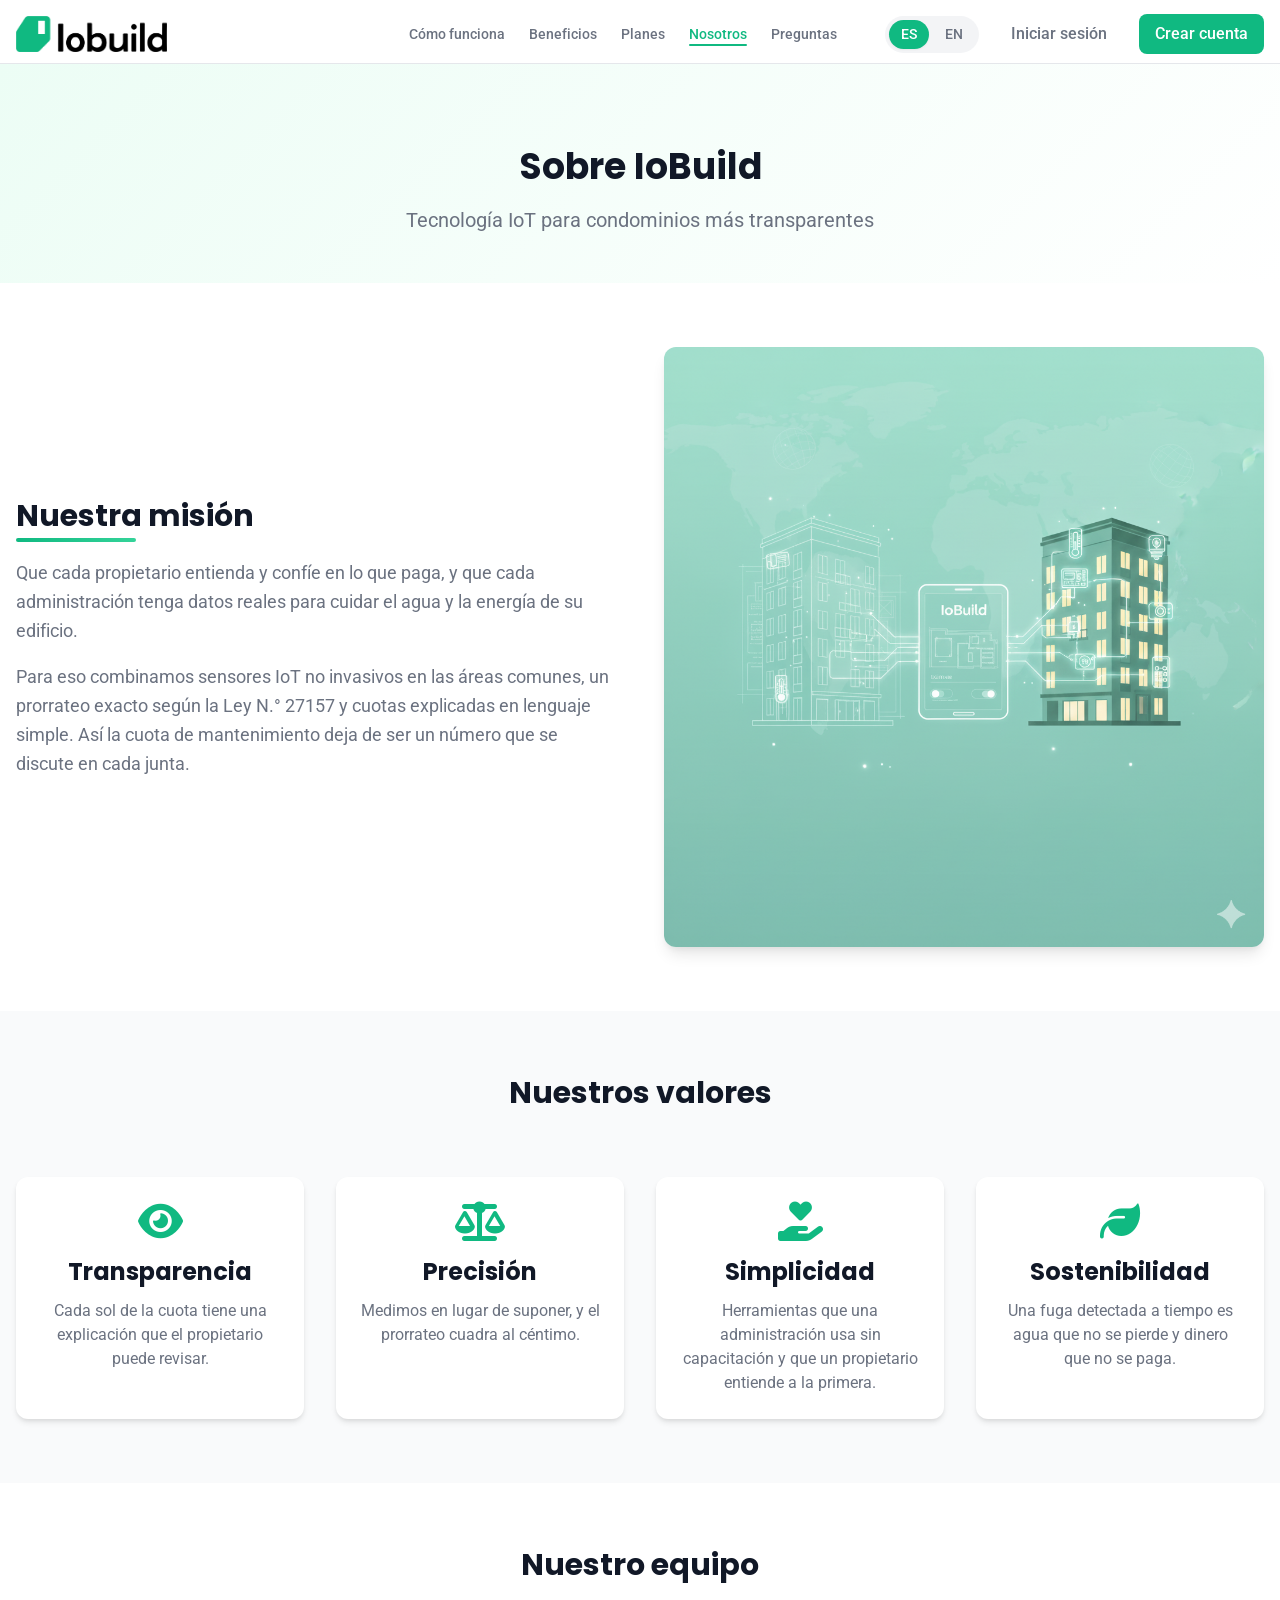
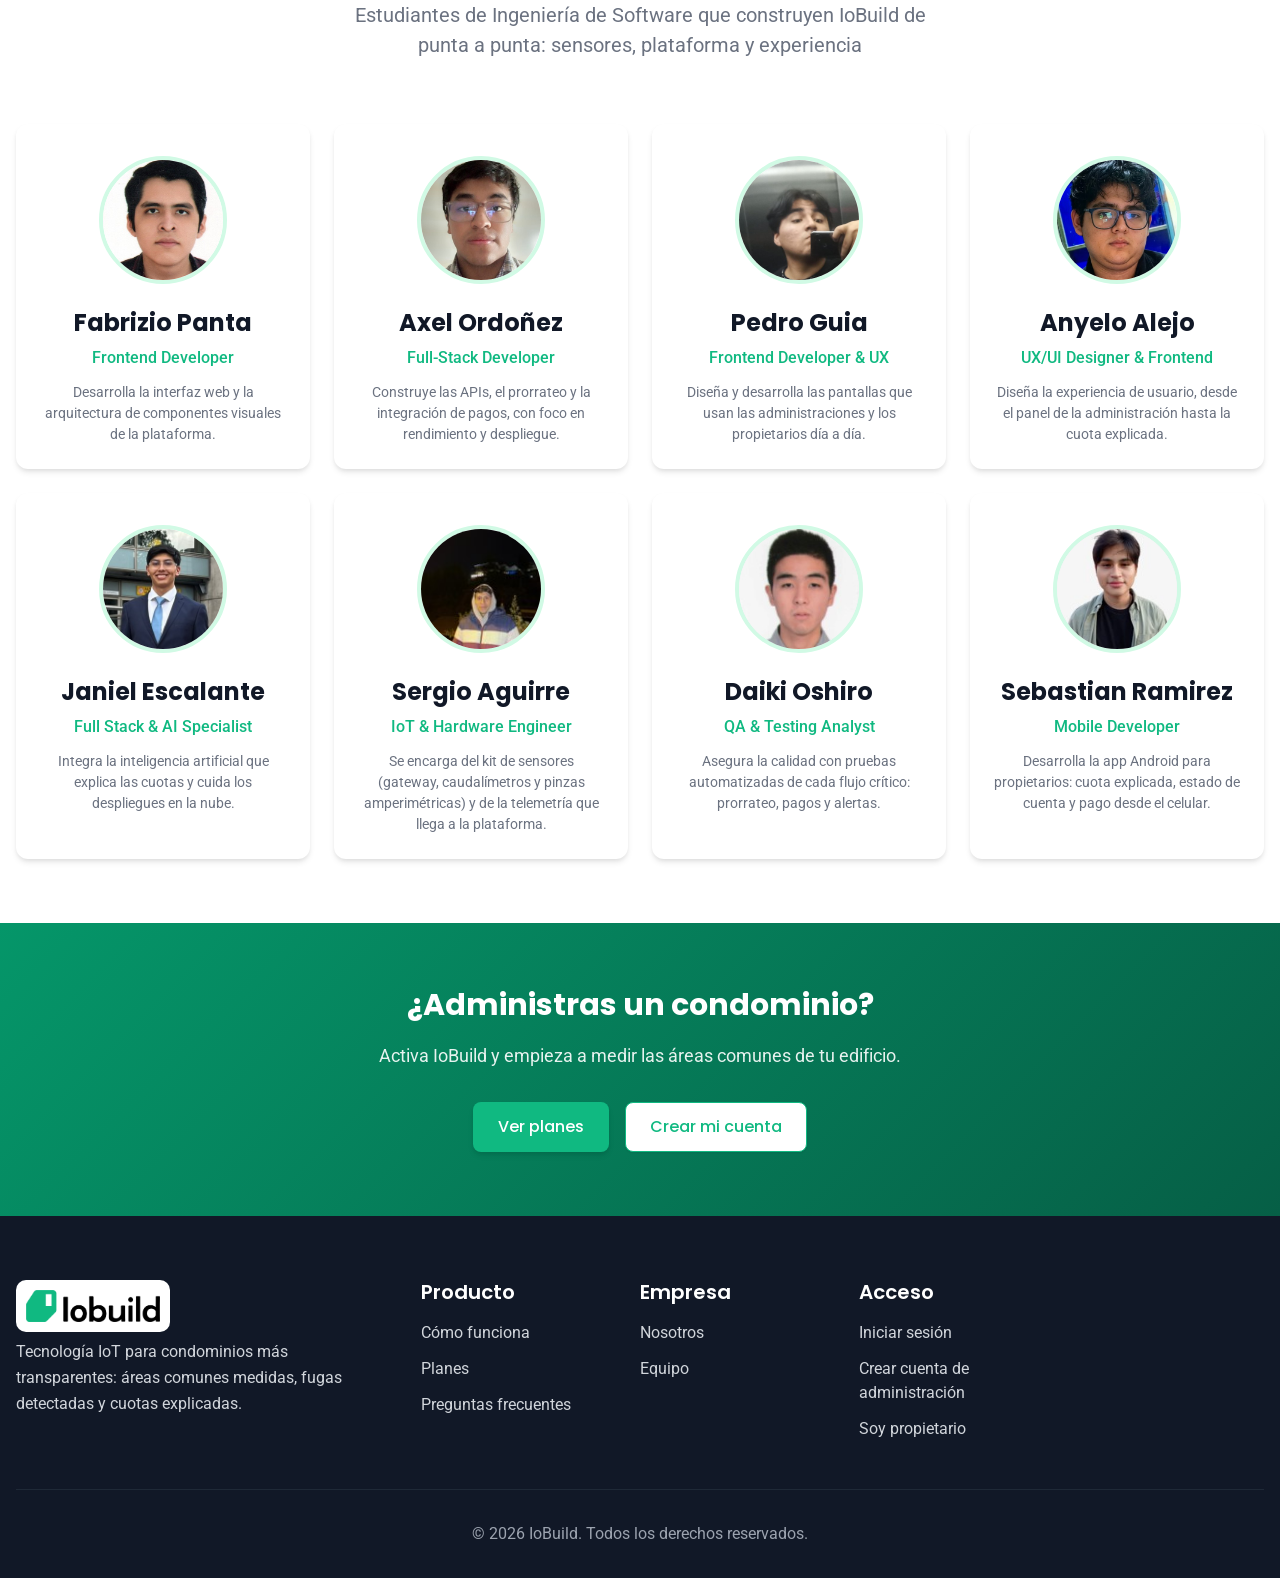
==== about-us.html @ 06b267c8 "feat: landing page for the current IoBuild model - Repositioned for condominium management: common-a" ====
<!DOCTYPE html>
<html lang="es">
<head>
    <meta charset="UTF-8">
    <meta name="viewport" content="width=device-width, initial-scale=1.0">
    <title data-translate="title">Nosotros - IoBuild</title>
    <meta name="description" data-translate="meta_description" content="Conoce al equipo de IoBuild y nuestra misión: condominios más transparentes con áreas comunes medidas, fugas detectadas y cuotas que cada propietario entiende.">
    <link rel="icon" type="image/png" href="assets/img/favicon.png">
    <link rel="preconnect" href="https://fonts.googleapis.com">
    <link rel="preconnect" href="https://fonts.gstatic.com" crossorigin>
    <link href="https://fonts.googleapis.com/css2?family=Poppins:wght@300;400;500;600;700&family=Roboto:wght@300;400;500&display=swap" rel="stylesheet">
    <link rel="stylesheet" href="https://cdnjs.cloudflare.com/ajax/libs/font-awesome/6.3.0/css/all.min.css">
    <link rel="stylesheet" href="styles/reset.css">
    <link rel="stylesheet" href="styles/styles.css">
</head>
<body>
    <header class="main-header">
        <div class="container">
            <div class="header__content">
                <div class="header__logo">
                    <a href="index.html" class="header__logo-link" aria-label="Ir al inicio" data-translate="go_home">
                        <img src="assets/img/logo.png" alt="IoBuild" class="logo__image">
                    </a>
                </div>
                <nav class="main-nav" aria-label="Navegación principal">
                    <ul class="nav__list">
                        <li class="nav__item"><a href="index.html#how" class="nav__link" data-translate="nav_how">Cómo funciona</a></li>
                        <li class="nav__item"><a href="index.html#benefits" class="nav__link" data-translate="nav_benefits">Beneficios</a></li>
                        <li class="nav__item"><a href="index.html#pricing" class="nav__link" data-translate="nav_pricing">Planes</a></li>
                        <li class="nav__item"><a href="about-us.html" class="nav__link nav__link--active" data-translate="nav_about">Nosotros</a></li>
                        <li class="nav__item"><a href="faq.html" class="nav__link" data-translate="nav_faq">Preguntas</a></li>
                    </ul>
                    <div class="language-switcher">
                        <button class="lang-btn" data-lang="es" aria-pressed="true">ES</button>
                        <button class="lang-btn" data-lang="en" aria-pressed="false">EN</button>
                    </div>
                    <a href="https://iobuild.me/iam/login" class="nav__login" data-translate="login" target="_blank" rel="noopener noreferrer">Iniciar sesión</a>
                    <a href="https://iobuild.me/iam/register-administrator" class="cta-primary" data-translate="start_now" target="_blank" rel="noopener noreferrer">Crear cuenta</a>
                </nav>
                <button class="mobile-menu-toggle" aria-label="Abrir menú de navegación" data-translate="mobile_menu_toggle">
                    <span class="hamburger__line"></span>
                    <span class="hamburger__line"></span>
                    <span class="hamburger__line"></span>
                </button>
            </div>
        </div>
    </header>

    <main class="main-content">
        <section class="page-header">
            <div class="container">
                <div class="page-header__content">
                    <h1 class="page-header__title" data-translate="about_title">Sobre IoBuild</h1>
                    <p class="page-header__subtitle" data-translate="about_subtitle">Tecnología IoT para condominios más transparentes</p>
                </div>
            </div>
        </section>

        <section class="mission-section">
            <div class="container">
                <div class="mission__content">
                    <div class="mission__text">
                        <h2 class="mission__title" data-translate="mission_title">Nuestra misión</h2>
                        <p data-translate="mission_p1">Que cada propietario entienda y confíe en lo que paga, y que cada administración tenga datos reales para cuidar el agua y la energía de su edificio.</p>
                        <p data-translate="mission_p2">Para eso combinamos sensores IoT no invasivos en las áreas comunes, un prorrateo exacto según la Ley N.° 27157 y cuotas explicadas en lenguaje simple. Así la cuota de mantenimiento deja de ser un número que se discute en cada junta.</p>
                    </div>
                    <div class="mission__visual">
                        <img src="assets/img/mission-image.png" alt="Edificio conectado a la plataforma IoBuild" data-translate="mission_image_alt" class="mission__image" loading="lazy">
                    </div>
                </div>
            </div>
        </section>

        <section class="values-section">
            <div class="container">
                <div class="section__header">
                    <h2 class="section__title" data-translate="values_title">Nuestros valores</h2>
                </div>
                <div class="values-grid">
                    <div class="value-card">
                        <div class="value-card__icon"><i class="fa-solid fa-eye" aria-hidden="true"></i></div>
                        <h3 class="value-card__title" data-translate="value_1_title">Transparencia</h3>
                        <p class="value-card__description" data-translate="value_1_desc">Cada sol de la cuota tiene una explicación que el propietario puede revisar.</p>
                    </div>
                    <div class="value-card">
                        <div class="value-card__icon"><i class="fa-solid fa-scale-balanced" aria-hidden="true"></i></div>
                        <h3 class="value-card__title" data-translate="value_2_title">Precisión</h3>
                        <p class="value-card__description" data-translate="value_2_desc">Medimos en lugar de suponer, y el prorrateo cuadra al céntimo.</p>
                    </div>
                    <div class="value-card">
                        <div class="value-card__icon"><i class="fa-solid fa-hand-holding-heart" aria-hidden="true"></i></div>
                        <h3 class="value-card__title" data-translate="value_3_title">Simplicidad</h3>
                        <p class="value-card__description" data-translate="value_3_desc">Herramientas que una administración usa sin capacitación y que un propietario entiende a la primera.</p>
                    </div>
                    <div class="value-card">
                        <div class="value-card__icon"><i class="fa-solid fa-leaf" aria-hidden="true"></i></div>
                        <h3 class="value-card__title" data-translate="value_4_title">Sostenibilidad</h3>
                        <p class="value-card__description" data-translate="value_4_desc">Una fuga detectada a tiempo es agua que no se pierde y dinero que no se paga.</p>
                    </div>
                </div>
            </div>
        </section>

        <section class="team-section" id="team">
            <div class="container">
                <div class="section__header">
                    <h2 class="section__title" data-translate="team_title">Nuestro equipo</h2>
                    <p class="section__subtitle" data-translate="team_subtitle">Estudiantes de Ingeniería de Software que construyen IoBuild de punta a punta: sensores, plataforma y experiencia</p>
                </div>
                <div class="team-grid team-grid--avatars">
                    <div class="team-card">
                        <div class="team-card__avatar"><img src="assets/img/fabrizio.jpg" alt="Fabrizio Panta" loading="lazy"></div>
                        <div class="team-card__content">
                            <h3 class="team-card__name">Fabrizio Panta</h3>
                            <p class="team-card__role" data-translate="member_fabrizio_role">Frontend Developer</p>
                            <p class="team-card__description" data-translate="member_fabrizio_desc">Desarrolla la interfaz web y la arquitectura de componentes visuales de la plataforma.</p>
                        </div>
                    </div>
                    <div class="team-card">
                        <div class="team-card__avatar"><img src="assets/img/axel.jpg" alt="Axel Ordoñez" loading="lazy"></div>
                        <div class="team-card__content">
                            <h3 class="team-card__name">Axel Ordoñez</h3>
                            <p class="team-card__role" data-translate="member_axel_role">Full-Stack Developer</p>
                            <p class="team-card__description" data-translate="member_axel_desc">Construye las APIs, el prorrateo y la integración de pagos, con foco en rendimiento y despliegue.</p>
                        </div>
                    </div>
                    <div class="team-card">
                        <div class="team-card__avatar"><img src="assets/img/pedro.jpg" alt="Pedro Guia" loading="lazy"></div>
                        <div class="team-card__content">
                            <h3 class="team-card__name">Pedro Guia</h3>
                            <p class="team-card__role" data-translate="member_pedro_role">Frontend Developer & UX</p>
                            <p class="team-card__description" data-translate="member_pedro_desc">Diseña y desarrolla las pantallas que usan las administraciones y los propietarios día a día.</p>
                        </div>
                    </div>
                    <div class="team-card">
                        <div class="team-card__avatar"><img src="assets/img/anyelo.jpg" alt="Anyelo Alejo" loading="lazy"></div>
                        <div class="team-card__content">
                            <h3 class="team-card__name">Anyelo Alejo</h3>
                            <p class="team-card__role" data-translate="member_anyelo_role">UX/UI Designer & Frontend</p>
                            <p class="team-card__description" data-translate="member_anyelo_desc">Diseña la experiencia de usuario, desde el panel de la administración hasta la cuota explicada.</p>
                        </div>
                    </div>
                    <div class="team-card">
                        <div class="team-card__avatar"><img src="assets/img/janiel.jpg" alt="Janiel Escalante" loading="lazy"></div>
                        <div class="team-card__content">
                            <h3 class="team-card__name">Janiel Escalante</h3>
                            <p class="team-card__role" data-translate="member_janiel_role">Full Stack & AI Specialist</p>
                            <p class="team-card__description" data-translate="member_janiel_desc">Integra la inteligencia artificial que explica las cuotas y cuida los despliegues en la nube.</p>
                        </div>
                    </div>
                    <div class="team-card">
                        <div class="team-card__avatar"><img src="assets/img/sergio.jpg" alt="Sergio Aguirre" loading="lazy"></div>
                        <div class="team-card__content">
                            <h3 class="team-card__name">Sergio Aguirre</h3>
                            <p class="team-card__role" data-translate="member_sergio_role">IoT & Hardware Engineer</p>
                            <p class="team-card__description" data-translate="member_sergio_desc">Se encarga del kit de sensores (gateway, caudalímetros y pinzas amperimétricas) y de la telemetría que llega a la plataforma.</p>
                        </div>
                    </div>
                    <div class="team-card">
                        <div class="team-card__avatar"><img src="assets/img/daiki.jpg" alt="Daiki Oshiro" loading="lazy"></div>
                        <div class="team-card__content">
                            <h3 class="team-card__name">Daiki Oshiro</h3>
                            <p class="team-card__role" data-translate="member_daiki_role">QA & Testing Analyst</p>
                            <p class="team-card__description" data-translate="member_daiki_desc">Asegura la calidad con pruebas automatizadas de cada flujo crítico: prorrateo, pagos y alertas.</p>
                        </div>
                    </div>
                    <div class="team-card">
                        <div class="team-card__avatar"><img src="assets/img/sebastian.jpg" alt="Sebastian Ramirez" loading="lazy"></div>
                        <div class="team-card__content">
                            <h3 class="team-card__name">Sebastian Ramirez</h3>
                            <p class="team-card__role" data-translate="member_sebastian_role">Mobile Developer</p>
                            <p class="team-card__description" data-translate="member_sebastian_desc">Desarrolla la app Android para propietarios: cuota explicada, estado de cuenta y pago desde el celular.</p>
                        </div>
                    </div>
                </div>
            </div>
        </section>

        <section class="contact-cta-section">
            <div class="container">
                <div class="contact-cta__content">
                    <h2 class="contact-cta__title" data-translate="about_cta_title">¿Administras un condominio?</h2>
                    <p class="contact-cta__subtitle" data-translate="about_cta_subtitle">Activa IoBuild y empieza a medir las áreas comunes de tu edificio.</p>
                    <div class="contact-cta__buttons">
                        <a href="index.html#pricing" class="cta-button cta-button--primary" data-translate="about_cta_primary">Ver planes</a>
                        <a href="https://iobuild.me/iam/register-administrator" class="cta-button cta-button--secondary" data-translate="about_cta_secondary" target="_blank" rel="noopener noreferrer">Crear mi cuenta</a>
                    </div>
                </div>
            </div>
        </section>
    </main>

    <footer class="main-footer">
        <div class="container">
            <div class="footer__content">
                <div class="footer__section footer__section--brand">
                    <div class="footer__logo"><img src="assets/img/logo.png" alt="IoBuild" class="footer__logo-image"></div>
                    <p class="footer__description" data-translate="footer_description">Tecnología IoT para condominios más transparentes: áreas comunes medidas, fugas detectadas y cuotas explicadas.</p>
                </div>
                <div class="footer__section">
                    <h4 class="footer__section-title" data-translate="footer_product">Producto</h4>
                    <ul class="footer__links">
                        <li><a href="index.html#how" class="footer__link" data-translate="footer_how">Cómo funciona</a></li>
                        <li><a href="index.html#pricing" class="footer__link" data-translate="footer_pricing">Planes</a></li>
                        <li><a href="faq.html" class="footer__link" data-translate="footer_faq">Preguntas frecuentes</a></li>
                    </ul>
                </div>
                <div class="footer__section">
                    <h4 class="footer__section-title" data-translate="footer_company">Empresa</h4>
                    <ul class="footer__links">
                        <li><a href="about-us.html" class="footer__link" data-translate="footer_about">Nosotros</a></li>
                        <li><a href="about-us.html#team" class="footer__link" data-translate="footer_team">Equipo</a></li>
                    </ul>
                </div>
                <div class="footer__section">
                    <h4 class="footer__section-title" data-translate="footer_access">Acceso</h4>
                    <ul class="footer__links">
                        <li><a href="https://iobuild.me/iam/login" class="footer__link" data-translate="footer_login" target="_blank" rel="noopener noreferrer">Iniciar sesión</a></li>
                        <li><a href="https://iobuild.me/iam/register-administrator" class="footer__link" data-translate="footer_register_admin" target="_blank" rel="noopener noreferrer">Crear cuenta de administración</a></li>
                        <li><a href="https://iobuild.me/iam/register-resident" class="footer__link" data-translate="footer_register_owner" target="_blank" rel="noopener noreferrer">Soy propietario</a></li>
                    </ul>
                </div>
            </div>
            <div class="footer__bottom">
                <p class="footer__copyright" data-translate="footer_copyright">© 2026 IoBuild. Todos los derechos reservados.</p>
            </div>
        </div>
    </footer>

    <script src="scripts/script.js"></script>
</body>
</html>
---- styles/styles.css ----
/* ===== CSS VARIABLES ===== */
:root {
    /* Primary Colors - Mint theme  */
    --color-primary: #10b981;
    --color-primary-50: #ecfdf5;
    --color-primary-100: #d1fae5;
    --color-primary-200: #a7f3d0;
    --color-primary-300: #6ee7b7;
    --color-primary-400: #34d399;
    --color-primary-500: #10b981;
    --color-primary-600: #059669;
    --color-primary-700: #047857;
    --color-primary-800: #065f46;
    --color-primary-900: #064e3b;

    /* Neutral Colors */
    --color-gray-50: #f9fafb;
    --color-gray-100: #f3f4f6;
    --color-gray-200: #e5e7eb;
    --color-gray-300: #d1d5db;
    --color-gray-400: #9ca3af;
    --color-gray-500: #6b7280;
    --color-gray-600: #4b5563;
    --color-gray-700: #374151;
    --color-gray-800: #1f2937;
    --color-gray-900: #111827;

    /* Semantic Colors */
    --color-success: #059669;
    --color-warning: #d97706;
    --color-error: #dc2626;
    --color-info: #2563eb;

    /* Surface Colors */
    --color-surface: #ffffff;
    --color-surface-50: #f9fafb;
    --color-surface-100: #f3f4f6;
    --color-surface-200: #e5e7eb;
    --color-surface-300: #d1d5db;

    /* Text Colors */
    --color-text-primary: #111827;
    --color-text-secondary: #6b7280;
    --color-text-tertiary: #9ca3af;
    --color-text-inverse: #ffffff;

    /* Typography */
    --font-family-heading: 'Poppins', -apple-system, BlinkMacSystemFont, 'Segoe UI', sans-serif;
    --font-family-body: 'Roboto', -apple-system, BlinkMacSystemFont, 'Segoe UI', sans-serif;
    
    --font-size-xs: 0.75rem;
    --font-size-sm: 0.875rem;
    --font-size-base: 1rem;
    --font-size-lg: 1.125rem;
    --font-size-xl: 1.25rem;
    --font-size-2xl: 1.5rem;
    --font-size-3xl: 1.875rem;
    --font-size-4xl: 2.25rem;
    --font-size-5xl: 3rem;
    --font-size-6xl: 3.75rem;

    --font-weight-light: 300;
    --font-weight-normal: 400;
    --font-weight-medium: 500;
    --font-weight-semibold: 600;
    --font-weight-bold: 700;

    --line-height-tight: 1.25;
    --line-height-snug: 1.375;
    --line-height-normal: 1.5;
    --line-height-relaxed: 1.625;
    --line-height-loose: 2;

    /* Spacing */
    --spacing-1: 0.25rem;
    --spacing-2: 0.5rem;
    --spacing-3: 0.75rem;
    --spacing-4: 1rem;
    --spacing-5: 1.25rem;
    --spacing-6: 1.5rem;
    --spacing-8: 2rem;
    --spacing-10: 2.5rem;
    --spacing-12: 3rem;
    --spacing-16: 4rem;
    --spacing-20: 5rem;
    --spacing-24: 6rem;
    --spacing-32: 8rem;

    /* Border Radius */
    --radius-sm: 0.125rem;
    --radius-md: 0.375rem;
    --radius-lg: 0.5rem;
    --radius-xl: 0.75rem;
    --radius-2xl: 1rem;
    --radius-full: 9999px;

    /* Shadows */
    --shadow-sm: 0 1px 2px 0 rgba(0, 0, 0, 0.05);
    --shadow-md: 0 4px 6px -1px rgba(0, 0, 0, 0.1), 0 2px 4px -1px rgba(0, 0, 0, 0.06);
    --shadow-lg: 0 10px 15px -3px rgba(0, 0, 0, 0.1), 0 4px 6px -2px rgba(0, 0, 0, 0.05);
    --shadow-xl: 0 20px 25px -5px rgba(0, 0, 0, 0.1), 0 10px 10px -5px rgba(0, 0, 0, 0.04);
    --shadow-2xl: 0 25px 50px -12px rgba(0, 0, 0, 0.25);

    /* Transitions */
    --transition-fast: 150ms ease-in-out;
    --transition-normal: 300ms ease-in-out;
    --transition-slow: 500ms ease-in-out;

    /* Breakpoints */
    --breakpoint-sm: 640px;
    --breakpoint-md: 768px;
    --breakpoint-lg: 1024px;
    --breakpoint-xl: 1280px;
    --breakpoint-2xl: 1536px;

    /* Layout */
    --container-max-width: 1280px;
    --container-padding: var(--spacing-4);
    --section-padding-y: var(--spacing-16);
    /* Logo */
    --logo-height: 2.25rem; /* Adjustable global logo height */
    /* Header */
    --header-height: 64px; /* Adjust if header padding or logo size changes */
}

/* ===== BASE STYLES ===== */
html {
    scroll-behavior: smooth;
}

body {
    font-family: var(--font-family-body);
    font-size: var(--font-size-base);
    font-weight: var(--font-weight-normal);
    line-height: var(--line-height-normal);
    color: var(--color-text-primary);
    background-color: var(--color-surface);
    -webkit-font-smoothing: antialiased;
    -moz-osx-font-smoothing: grayscale;
}

/* ===== UTILITY CLASSES ===== */
.container {
    max-width: var(--container-max-width);
    margin: 0 auto;
    padding: 0 var(--container-padding);
}

.main-content {
    padding-top: var(--header-height); /* ensure content isn't hidden under fixed header */
}

:target {
    scroll-margin-top: calc(var(--header-height) + 1rem); /* offset for anchor targets */
}

section {
    scroll-margin-top: calc(var(--header-height) + 0.5rem);
}

.sr-only {
    position: absolute;
    width: 1px;
    height: 1px;
    padding: 0;
    margin: -1px;
    overflow: hidden;
    clip: rect(0, 0, 0, 0);
    white-space: nowrap;
    border: 0;
}

/* ===== TYPOGRAPHY ===== */
h1, h2, h3, h4, h5, h6 {
    font-family: var(--font-family-heading);
    font-weight: var(--font-weight-bold);
    line-height: var(--line-height-tight);
    color: var(--color-text-primary);
}

h1 {
    font-size: var(--font-size-4xl);
}

h2 {
    font-size: var(--font-size-3xl);
}

h3 {
    font-size: var(--font-size-2xl);
}

h4 {
    font-size: var(--font-size-xl);
}

h5 {
    font-size: var(--font-size-lg);
}

h6 {
    font-size: var(--font-size-base);
}

p {
    color: var(--color-text-secondary);
    margin-bottom: var(--spacing-4);
}

/* ===== BUTTONS ===== */
.cta-button {
    display: inline-flex;
    align-items: center;
    justify-content: center;
    padding: var(--spacing-3) var(--spacing-6);
    font-family: var(--font-family-heading);
    font-size: var(--font-size-base);
    font-weight: var(--font-weight-medium);
    text-decoration: none;
    border-radius: var(--radius-lg);
    transition: all var(--transition-fast);
    cursor: pointer;
    border: 1px solid transparent;
}

.cta-button--primary {
    background-color: var(--color-primary);
    color: var(--color-text-inverse);
    box-shadow: var(--shadow-md);
}

.cta-button--primary:hover {
    background-color: var(--color-primary-600);
    box-shadow: var(--shadow-lg);
    transform: translateY(-1px);
}

.cta-button--secondary {
    background-color: var(--color-surface);
    color: var(--color-primary);
    border-color: var(--color-primary);
    box-shadow: var(--shadow-sm);
}

.cta-button--secondary:hover {
    background-color: var(--color-primary-50);
    box-shadow: var(--shadow-md);
}

.cta-button--outline {
    background-color: transparent;
    color: var(--color-text-primary);
    border-color: var(--color-gray-300);
}

.cta-button--outline:hover {
    background-color: var(--color-gray-50);
    border-color: var(--color-gray-400);
}

.cta-button--large {
    padding: var(--spacing-4) var(--spacing-8);
    font-size: var(--font-size-lg);
}

.cta-primary {
    background-color: var(--color-primary);
    color: var(--color-text-inverse);
    padding: var(--spacing-2) var(--spacing-4);
    border-radius: var(--radius-lg);
    font-weight: var(--font-weight-medium);
    transition: all var(--transition-fast);
}

.cta-primary:hover {
    background-color: var(--color-primary-600);
    transform: translateY(-1px);
}

/* ===== ICONS ===== */
.icon {
    width: 1.5rem;
    height: 1.5rem;
    fill: currentColor;
}

.icon--large {
    width: 3rem;
    height: 3rem;
}

/* ===== HEADER STYLES ===== */
.main-header {
    position: fixed; /* keep header visible across the page */
    top: 0;
    left: 0;
    right: 0;
    height: var(--header-height);
    z-index: 1000;
    background-color: rgba(255, 255, 255, 0.98);
    backdrop-filter: blur(10px);
    border-bottom: 1px solid var(--color-gray-200);
    transition: transform var(--transition-normal), background-color var(--transition-fast);
}

.header__content {
    display: flex;
    align-items: center;
    justify-content: space-between;
    padding: calc((var(--header-height) - var(--logo-height)) / 2) 0; /* vertical center items */
}

.header__logo {
    display: flex;
    align-items: center;
    gap: var(--spacing-3);
}

.logo__image {
    height: var(--logo-height);
    width: auto; 
    max-width: 160px; 
    object-fit: contain; 
    display: block;
}

.logo__text {
    font-family: var(--font-family-heading);
    font-size: var(--font-size-xl);
    font-weight: var(--font-weight-bold);
    color: var(--color-primary);
}

.main-nav {
    display: flex;
    align-items: center;
    gap: var(--spacing-8);
}

/* Responsive header height adjustment */
@media (max-width: 767px) {
    :root {
        --header-height: 56px;
    }

    .main-header {
        z-index: 1100; /* ensure mobile menu overlays other content */
    }

    .header__content {
        padding: calc((var(--header-height) - var(--logo-height)) / 2) 0 0 0;
    }
}

.nav__list {
    display: flex;
    align-items: center;
    gap: var(--spacing-6);
}

.nav__link {
    font-size: var(--font-size-sm);
    font-weight: var(--font-weight-medium);
    color: var(--color-text-secondary);
    transition: color var(--transition-fast);
    position: relative;
}

.nav__link:hover,
.nav__link--active {
    color: var(--color-primary);
}

.nav__link--active::after {
    content: '';
    position: absolute;
    bottom: -4px;
    left: 0;
    right: 0;
    height: 2px;
    background-color: var(--color-primary);
    border-radius: var(--radius-full);
}

/* Language Switcher Styles */
.language-switcher {
    display: flex;
    align-items: center;
    gap: var(--spacing-1);
    background-color: var(--color-gray-100);
    border-radius: var(--radius-full);
    padding: var(--spacing-1);
    margin-left: var(--spacing-4);
}

.lang-btn {
    padding: var(--spacing-1) var(--spacing-3);
    border: none;
    background: transparent;
    border-radius: var(--radius-full);
    font-size: var(--font-size-sm);
    font-weight: var(--font-weight-medium);
    color: var(--color-text-secondary);
    cursor: pointer;
    transition: all var(--transition-fast);
    min-width: 2.5rem;
    text-align: center;
}

.lang-btn:hover {
    color: var(--color-primary);
    background-color: var(--color-gray-200);
}

.lang-btn.active {
    background-color: var(--color-primary);
    color: var(--color-text-inverse);
    box-shadow: var(--shadow-sm);
}

.lang-btn:focus {
    outline: 2px solid var(--color-primary);
    outline-offset: 2px;
}

.mobile-menu-toggle {
    display: none;
    flex-direction: column;
    gap: var(--spacing-1);
    padding: var(--spacing-2);
}

.hamburger__line {
    width: 1.5rem;
    height: 2px;
    background-color: var(--color-text-primary);
    transition: all var(--transition-fast);
}

/* ===== HERO SECTION ===== */
.hero-section {
    padding: var(--spacing-24) 0 var(--spacing-16);
    background: linear-gradient(135deg, var(--color-primary-50) 0%, var(--color-surface) 100%);
}

.hero__content {
    display: grid;
    grid-template-columns: 1fr 1fr;
    gap: var(--spacing-12);
    align-items: center;
}

.hero__title {
    font-size: var(--font-size-5xl);
    font-weight: var(--font-weight-bold);
    line-height: var(--line-height-tight);
    margin-bottom: var(--spacing-6);
    color: var(--color-text-primary);
}

.hero__subtitle {
    font-size: var(--font-size-xl);
    color: var(--color-text-secondary);
    margin-bottom: var(--spacing-8);
    line-height: var(--line-height-relaxed);
}

.hero__cta {
    display: flex;
    gap: var(--spacing-4);
    flex-wrap: wrap;
}

.hero__image {
    width: 100%;
    height: auto;
    border-radius: var(--radius-xl);
    box-shadow: var(--shadow-xl);
}

/* ===== SECTION STYLES ===== */
.section__header {
    text-align: center;
    margin-bottom: var(--spacing-16);
}

.section__title {
    margin-bottom: var(--spacing-4);
}

.section__subtitle {
    font-size: var(--font-size-xl);
    color: var(--color-text-secondary);
    max-width: 600px;
    margin: 0 auto;
}

.section__cta {
    text-align: center;
    margin-top: var(--spacing-12);
}

/* ===== BENEFITS SECTION ===== */
.benefits-section {
    padding: var(--section-padding-y) 0;
    background-color: var(--color-surface-50);
}

.benefits-grid {
    display: grid;
    grid-template-columns: repeat(auto-fit, minmax(300px, 1fr));
    gap: var(--spacing-8);
}

.benefit-card {
    background-color: var(--color-surface);
    padding: var(--spacing-8);
    border-radius: var(--radius-xl);
    box-shadow: var(--shadow-md);
    text-align: center;
    transition: all var(--transition-normal);
}

.benefit-card:hover {
    transform: translateY(-4px);
    box-shadow: var(--shadow-xl);
}

.benefit-card__icon {
    display: flex;
    justify-content: center;
    margin-bottom: var(--spacing-6);
    color: var(--color-primary);
}

/* Font Awesome icon sizing within benefit cards */
.benefit-card__icon i {
    font-size: 2.75rem; /* close to previous 3rem svg */
    line-height: 1;
}

.benefit-card__title {
    margin-bottom: var(--spacing-4);
    color: var(--color-text-primary);
}

.benefit-card__description {
    color: var(--color-text-secondary);
    line-height: var(--line-height-relaxed);
    margin-bottom: 0;
}

/* ===== FEATURES SECTION ===== */
.features-section {
    padding: var(--section-padding-y) 0;
}

.features-grid {
    display: flex;
    flex-direction: column;
    gap: var(--spacing-20);
}

.feature-item {
    display: grid;
    grid-template-columns: 1fr 1fr;
    gap: var(--spacing-12);
    align-items: center;
}

.feature-item--reverse {
    direction: rtl;
}

.feature-item--reverse > * {
    direction: ltr;
}

.feature-item__title {
    margin-bottom: var(--spacing-4);
    color: var(--color-text-primary);
}

.feature-item__description {
    margin-bottom: var(--spacing-6);
    font-size: var(--font-size-lg);
    line-height: var(--line-height-relaxed);
}

.feature-item__list {
    list-style: none;
    display: flex;
    flex-direction: column;
    gap: var(--spacing-3);
}

.feature-item__list li {
    display: flex;
    align-items: center;
    gap: var(--spacing-3);
    color: var(--color-text-secondary);
}

.feature-item__list li::before {
    content: '✓';
    color: var(--color-primary);
    font-weight: var(--font-weight-bold);
    font-size: var(--font-size-lg);
}

.feature-item__image {
    width: 100%;
    height: auto;
    border-radius: var(--radius-xl);
    box-shadow: var(--shadow-lg);
}

/* Rectangular crop container for feature visuals */
.feature-item__visual {
    position: relative;
    width: 100%;
    aspect-ratio: 16 / 9; /* rectangular, reduces vertical space */
    overflow: hidden;
    border-radius: var(--radius-xl);
    box-shadow: var(--shadow-lg);
    background: var(--color-surface-100);
}

.feature-item__visual .feature-item__image {
    height: 100%;
    width: 100%;
    object-fit: cover;
    object-position: center;
    display: block;
    border-radius: 0; /* radius handled by container */
    box-shadow: none; /* shadow handled by container */
}

@media (max-width: 768px) {
    .feature-item__visual {
        aspect-ratio: 4 / 3; 
    }
}

/* ===== SOCIAL PROOF SECTION ===== */
.social-proof-section {
    padding: var(--section-padding-y) 0;
    background-color: var(--color-surface-50);
}

.testimonials-grid {
    display: grid;
    grid-template-columns: repeat(auto-fit, minmax(320px, 1fr));
    gap: var(--spacing-8);
}

.testimonial-card {
    background-color: var(--color-surface);
    padding: var(--spacing-8);
    border-radius: var(--radius-xl);
    box-shadow: var(--shadow-md);
    transition: all var(--transition-normal);
}

.testimonial-card:hover {
    transform: translateY(-2px);
    box-shadow: var(--shadow-lg);
}

.testimonial-card__quote {
    font-size: var(--font-size-lg);
    line-height: var(--line-height-relaxed);
    color: var(--color-text-primary);
    margin-bottom: var(--spacing-6);
    font-style: italic;
}

.testimonial-card__author {
    display: flex;
    align-items: center;
    gap: var(--spacing-4);
}

.testimonial-card__avatar {
    width: 3rem;
    height: 3rem;
    border-radius: var(--radius-full);
    object-fit: cover;
}

.testimonial-card__name {
    font-weight: var(--font-weight-semibold);
    color: var(--color-text-primary);
    margin-bottom: var(--spacing-1);
}

.testimonial-card__role {
    font-size: var(--font-size-sm);
    color: var(--color-text-secondary);
    margin-bottom: 0;
}

/* ===== PRICING SECTION ===== */
.pricing-section {
    padding: var(--section-padding-y) 0;
}

.pricing-grid {
    display: grid;
    grid-template-columns: repeat(auto-fit, minmax(300px, 1fr));
    gap: var(--spacing-8);
}

.pricing-card {
    background-color: var(--color-surface);
    border: 1px solid var(--color-gray-200);
    border-radius: var(--radius-xl);
    padding: var(--spacing-8);
    position: relative;
    transition: all var(--transition-normal);
}

.pricing-card:hover {
    transform: translateY(-4px);
    box-shadow: var(--shadow-xl);
}

.pricing-card--featured {
    border-color: var(--color-primary);
    box-shadow: var(--shadow-lg);
    transform: scale(1.05);
}

.pricing-card--featured:hover {
    transform: scale(1.05) translateY(-4px);
}

.pricing-card__badge {
    position: absolute;
    top: -12px;
    left: 50%;
    transform: translateX(-50%);
    background-color: var(--color-primary);
    color: var(--color-text-inverse);
    padding: var(--spacing-1) var(--spacing-4);
    border-radius: var(--radius-full);
    font-size: var(--font-size-sm);
    font-weight: var(--font-weight-medium);
}

.pricing-card__header {
    text-align: center;
    margin-bottom: var(--spacing-8);
}

.pricing-card__title {
    color: var(--color-text-primary);
    margin-bottom: var(--spacing-2);
}

.pricing-card__subtitle {
    color: var(--color-text-secondary);
    margin-bottom: var(--spacing-6);
    font-size: var(--font-size-sm);
}

.pricing-card__price {
    display: flex;
    align-items: baseline;
    justify-content: center;
    gap: var(--spacing-1);
}

.pricing-card__currency {
    font-size: var(--font-size-xl);
    color: var(--color-text-secondary);
}

.pricing-card__amount {
    font-size: var(--font-size-4xl);
    font-weight: var(--font-weight-bold);
    color: var(--color-text-primary);
}

.pricing-card__period {
    font-size: var(--font-size-lg);
    color: var(--color-text-secondary);
}

.pricing-card__features {
    list-style: none;
    margin-bottom: var(--spacing-8);
}

.pricing-card__features li {
    display: flex;
    align-items: center;
    gap: var(--spacing-3);
    padding: var(--spacing-2) 0;
    color: var(--color-text-secondary);
}

.pricing-card__features li::before {
    content: '✓';
    color: var(--color-primary);
    font-weight: var(--font-weight-bold);
}

.pricing-card__footer {
    text-align: center;
}

/* ===== FINAL CTA SECTION ===== */
.final-cta-section {
    padding: var(--spacing-24) 0;
    background: linear-gradient(135deg, var(--color-primary-600) 0%, var(--color-primary-800) 100%);
    color: var(--color-text-inverse);
}

.final-cta__content {
    text-align: center;
    max-width: 800px;
    margin: 0 auto;
}

.final-cta__title {
    color: var(--color-text-inverse);
    margin-bottom: var(--spacing-6);
}

.final-cta__subtitle {
    font-size: var(--font-size-xl);
    color: rgba(255, 255, 255, 0.9);
    margin-bottom: var(--spacing-8);
    line-height: var(--line-height-relaxed);
}

.final-cta__buttons {
    display: flex;
    gap: var(--spacing-4);
    justify-content: center;
    flex-wrap: wrap;
    margin-bottom: var(--spacing-6);
}

.final-cta__note {
    font-size: var(--font-size-lg);
    color: rgba(255, 255, 255, 0.8);
    margin-bottom: 0;
}

/* ===== FOOTER STYLES ===== */
.main-footer {
    background-color: var(--color-gray-900);
    color: var(--color-text-inverse);
    padding: var(--spacing-16) 0 var(--spacing-8);
}

.footer__content {
    display: grid;
    grid-template-columns: 2fr repeat(4, 1fr);
    gap: var(--spacing-8);
    margin-bottom: var(--spacing-12);
}

.footer__section--brand {
    grid-column: span 1;
}

.footer__logo {
    display: inline-block;
    border-radius: 10px;
    padding: 10px;
    background-color: white;
}

.footer__logo-image {
    height: calc(var(--logo-height) - 0.25rem);
    width: auto;
    max-width: 140px;
    object-fit: contain;
    display: block;
}

.footer__logo-text {
    font-family: var(--font-family-heading);
    font-size: var(--font-size-xl);
    font-weight: var(--font-weight-bold);
    color: var(--color-primary);
}

.footer__description {
    color: var(--color-gray-300);
    margin-bottom: var(--spacing-6);
    line-height: var(--line-height-relaxed);
}

.footer__social {
    display: flex;
    gap: var(--spacing-4);
}

.footer__social-link {
    display: flex;
    align-items: center;
    justify-content: center;
    width: 2.5rem;
    height: 2.5rem;
    background-color: var(--color-gray-800);
    color: var(--color-gray-400);
    border-radius: var(--radius-lg);
    transition: all var(--transition-fast);
}

.footer__social-link:hover {
    background-color: var(--color-primary);
    color: var(--color-text-inverse);
    transform: translateY(-2px);
}

.footer__section-title {
    font-weight: var(--font-weight-semibold);
    margin-bottom: var(--spacing-4);
    color: var(--color-text-inverse);
}

.footer__links {
    display: flex;
    flex-direction: column;
    gap: var(--spacing-3);
}

.footer__link {
    color: var(--color-gray-300);
    transition: color var(--transition-fast);
}

.footer__link:hover {
    color: var(--color-primary);
}

.footer__bottom {
    border-top: 1px solid var(--color-gray-800);
    padding-top: var(--spacing-8);
    text-align: center;
}

.footer__copyright {
    color: var(--color-gray-400);
    margin-bottom: 0;
}

/* ===== PAGE HEADER STYLES ===== */
.page-header {
    padding: var(--spacing-20) 0 var(--spacing-12);
    background: linear-gradient(135deg, var(--color-primary-50) 0%, var(--color-surface) 100%);
    text-align: center;
}

.page-header__title {
    margin-bottom: var(--spacing-4);
}

.page-header__subtitle {
    font-size: var(--font-size-xl);
    color: var(--color-text-secondary);
    max-width: 600px;
    margin: 0 auto;
}

/* ===== ABOUT US PAGE STYLES ===== */
.mission-section {
    padding: var(--section-padding-y) 0;
}

.mission__content {
    display: grid;
    grid-template-columns: 1fr 1fr;
    gap: var(--spacing-12);
    align-items: center;
}

.mission__title {
    font-size: var(--font-size-3xl);
    font-weight: var(--font-weight-bold);
    margin: 0 0 var(--spacing-6);
    position: relative;
    color: var(--color-text-primary);
    line-height: 1.15;
}

.mission__title::after {
    content: '';
    position: absolute;
    left: 0;
    bottom: -0.5rem;
    width: 120px;
    height: 4px;
    background: linear-gradient(90deg, var(--color-primary) 0%, var(--color-primary-400) 100%);
    border-radius: 2px;
}

@media (max-width: 1024px) {
    .mission__title {
        font-size: var(--font-size-2xl);
    }
    .mission__title::after {
        width: 100px;
        height: 3px;
    }
}

@media (max-width: 768px) {
    .mission__title {
        font-size: var(--font-size-xl);
        margin-bottom: var(--spacing-5);
    }
    .mission__title::after {
        width: 80px;
        bottom: -0.4rem;
    }
}

.mission__text {
    font-size: var(--font-size-lg);
    line-height: var(--line-height-relaxed);
}

.mission__image {
    width: 100%;
    height: auto;
    border-radius: var(--radius-xl);
    box-shadow: var(--shadow-lg);
}

.values-section {
    padding: var(--section-padding-y) 0;
    background-color: var(--color-surface-50);
}

.values-grid {
    display: grid;
    grid-template-columns: repeat(auto-fit, minmax(250px, 1fr));
    gap: var(--spacing-8);
}

.value-card {
    background-color: var(--color-surface);
    padding: var(--spacing-6);
    border-radius: var(--radius-xl);
    box-shadow: var(--shadow-md);
    text-align: center;
    transition: all var(--transition-normal);
}

.value-card:hover {
    transform: translateY(-4px);
    box-shadow: var(--shadow-xl);
}

.value-card__icon {
    display: flex;
    justify-content: center;
    margin-bottom: var(--spacing-4);
    color: var(--color-primary);
}

.value-card__icon i {
    font-size: 2.5rem;
    line-height: 1;
}

.value-card__title {
    margin-bottom: var(--spacing-3);
    color: var(--color-text-primary);
}

.value-card__description {
    color: var(--color-text-secondary);
    margin-bottom: 0;
}

.team-section {
    padding: var(--section-padding-y) 0;
}

.team-grid {
    display: grid;
    grid-template-columns: repeat(auto-fit, minmax(280px, 1fr));
    gap: var(--spacing-8);
}

/* Leader full-row layout */
.team-grid--leader {
    grid-template-columns: repeat(3, 1fr);
}
.team-grid--leader .team-card--leader {
    grid-column: 1 / -1;
    padding: 0;
}
/* Leader split layout: use flex so image always iguala la altura del contenido */
.team-card__media-split {
    display: flex;
    min-height: 300px;
    align-items: stretch;
}
/* Imagen líder reducida: antes ~53% (1.15/(1.15+1)), ahora ~18% (1/3 del ancho anterior) */
.team-card__image--diagonal {
    position: relative;
    flex: 0 0 18%;
    max-width: 18%;
    overflow: hidden;
}
.team-card__image--diagonal img {
    width: 100%;
    height: 100%;
    object-fit: cover;
    display: block;
    /* Ajuste diagonal más estrecho */
    clip-path: polygon(0 0, 100% 0, 90% 100%, 0% 100%);
    transition: transform var(--transition-normal);
}
.team-card--leader:hover .team-card__image--diagonal img { transform: scale(1.05); }
.team-card__content--leader {
    flex: 1;
    display: flex;
    flex-direction: column;
    justify-content: center;
    padding: var(--spacing-10);
}
.team-card__content--leader .team-card__description { font-size: var(--font-size-base); }

@media (max-width: 1100px) {
    .team-grid--leader { grid-template-columns: repeat(3, 1fr); }
}
@media (max-width: 900px) {
    .team-grid--leader { grid-template-columns: repeat(2, 1fr); }
    .team-card__media-split { flex-direction: column; min-height: unset; }
    .team-card__image--diagonal { flex: none; max-width: 100%; }
    .team-card__image--diagonal img { clip-path: none; height: 260px; }
    .team-card__content--leader { padding: var(--spacing-8) var(--spacing-8) var(--spacing-10); }
}
@media (max-width: 600px) {
    .team-grid--leader { grid-template-columns: 1fr; }
}

.team-card {
    background-color: var(--color-surface);
    border-radius: var(--radius-xl);
    overflow: hidden;
    box-shadow: var(--shadow-md);
    transition: all var(--transition-normal);
}

.team-card:hover {
    transform: translateY(-4px);
    box-shadow: var(--shadow-xl);
}

/* Altura fija solo para miembros estándar */
.team-card:not(.team-card--leader) .team-card__image img {
    width: 100%;
    height: 200px;
    object-fit: cover;
}
/* El líder ocupa toda la altura del split */
.team-card--leader .team-card__image img {
    width: 100%;
    height: 100%;
    object-fit: cover;
}

.team-card__content {
    padding: var(--spacing-6);
}

.team-card__name {
    color: var(--color-text-primary);
    margin-bottom: var(--spacing-2);
}

.team-card__role {
    color: var(--color-primary);
    font-weight: var(--font-weight-medium);
    margin-bottom: var(--spacing-3);
}

.team-card__description {
    color: var(--color-text-secondary);
    margin-bottom: 0;
}

.contact-cta-section {
    padding: var(--spacing-16) 0;
    background: linear-gradient(135deg, var(--color-primary-600) 0%, var(--color-primary-800) 100%);
    color: var(--color-text-inverse);
}

.contact-cta__content {
    text-align: center;
    max-width: 600px;
    margin: 0 auto;
}

.contact-cta__title {
    color: var(--color-text-inverse);
    margin-bottom: var(--spacing-4);
}

.contact-cta__subtitle {
    font-size: var(--font-size-lg);
    color: rgba(255, 255, 255, 0.9);
    margin-bottom: var(--spacing-8);
    line-height: var(--line-height-relaxed);
}

.contact-cta__buttons {
    display: flex;
    gap: var(--spacing-4);
    justify-content: center;
    flex-wrap: wrap;
}

/* ===== FAQ PAGE STYLES ===== */
.faq-section {
    padding: var(--section-padding-y) 0;
}

.faq-categories {
    display: flex;
    justify-content: center;
    gap: var(--spacing-4);
    margin-bottom: var(--spacing-12);
    flex-wrap: wrap;
}

.faq-category-btn {
    padding: var(--spacing-3) var(--spacing-6);
    border: 1px solid var(--color-gray-300);
    border-radius: var(--radius-full);
    background-color: var(--color-surface);
    color: var(--color-text-secondary);
    font-weight: var(--font-weight-medium);
    transition: all var(--transition-fast);
    cursor: pointer;
}

.faq-category-btn:hover,
.faq-category-btn--active {
    background-color: var(--color-primary);
    color: var(--color-text-inverse);
    border-color: var(--color-primary);
}

.faq-group {
    display: none;
    max-width: 800px;
    margin: 0 auto;
}

.faq-group--active {
    display: block;
}

.faq-item {
    border-bottom: 1px solid var(--color-gray-200);
}

.faq-question {
    width: 100%;
    display: flex;
    align-items: center;
    justify-content: space-between;
    padding: var(--spacing-6) 0;
    text-align: left;
    font-size: var(--font-size-lg);
    font-weight: var(--font-weight-medium);
    color: var(--color-text-primary);
    cursor: pointer;
    transition: color var(--transition-fast);
}

.faq-question:hover {
    color: var(--color-primary);
}

.faq-icon {
    width: 1.5rem;
    height: 1.5rem;
    fill: currentColor;
    transition: transform var(--transition-fast);
    flex-shrink: 0;
}

.faq-question[aria-expanded="true"] .faq-icon {
    transform: rotate(180deg);
}

.faq-answer {
    padding: 0 0 var(--spacing-6);
    color: var(--color-text-secondary);
    line-height: var(--line-height-relaxed);
    display: none;
}

.faq-question[aria-expanded="true"] + .faq-answer {
    display: block;
}

/* ===== RESPONSIVE DESIGN ===== */
@media (max-width: 1024px) {
    :root {
        --section-padding-y: var(--spacing-12);
    }
    
    .hero__content,
    .feature-item,
    .mission__content {
        grid-template-columns: 1fr;
        gap: var(--spacing-8);
    }
    
    .feature-item--reverse {
        direction: ltr;
    }
    
    .hero__title {
        font-size: var(--font-size-4xl);
    }
    
    .footer__content {
        grid-template-columns: repeat(2, 1fr);
        gap: var(--spacing-6);
    }
    
    .footer__section--brand {
        grid-column: span 2;
    }
}

@media (max-width: 768px) {
    :root {
        --container-padding: var(--spacing-6);
        --section-padding-y: var(--spacing-10);
    }
    
    .main-nav {
        display: none;
        position: absolute;
        top: 100%;
        left: 0;
        right: 0;
        background-color: var(--color-surface);
        flex-direction: column;
        gap: 0;
        padding: var(--spacing-4);
        box-shadow: var(--shadow-lg);
        border-top: 1px solid var(--color-gray-200);
    }
    
    .main-nav.active {
        display: flex;
    }
    
    .nav__list {
        flex-direction: column;
        align-items: stretch;
        gap: 0;
        width: 100%;
    }
    
    .nav__item {
        width: 100%;
    }
    
    .nav__link {
        display: block;
        padding: var(--spacing-3) 0;
        border-bottom: 1px solid var(--color-gray-100);
    }
    
    .mobile-menu-toggle {
        display: flex;
    }
    
    /* Language switcher responsive */
    .language-switcher {
        margin-left: 0;
        margin-top: var(--spacing-4);
        justify-content: center;
    }
    
    .hero-section {
        padding: var(--spacing-16) 0 var(--spacing-12);
    }
    
    .hero__title {
        font-size: var(--font-size-3xl);
    }
    
    .hero__subtitle {
        font-size: var(--font-size-lg);
    }

    /* Features: stack image over text on mobile */
    .feature-item {
        display: flex;
        flex-direction: column;
    }
    .feature-item--reverse {
        direction: ltr; /* ensure no rtl hack interferes */
    }
    .feature-item__visual {
        order: 1;
        margin-bottom: var(--spacing-6);
    }
    .feature-item__content {
        order: 2;
    }
    
    .hero__cta {
        flex-direction: column;
        align-items: stretch;
    }
    
    .benefits-grid {
        grid-template-columns: 1fr;
        gap: var(--spacing-6);
    }
    
    .testimonials-grid {
        grid-template-columns: 1fr;
        gap: var(--spacing-6);
    }
    
    .pricing-grid {
        grid-template-columns: 1fr;
        gap: var(--spacing-6);
    }
    
    .final-cta__buttons {
        flex-direction: column;
        align-items: stretch;
    }
    
    .footer__content {
        grid-template-columns: 1fr;
        gap: var(--spacing-8);
    }
    
    .footer__section--brand {
        grid-column: span 1;
    }
    
    .faq-categories {
        gap: var(--spacing-2);
    }
    
    .faq-category-btn {
        padding: var(--spacing-2) var(--spacing-4);
        font-size: var(--font-size-sm);
    }
    
    .team-grid {
        grid-template-columns: 1fr;
        gap: var(--spacing-6);
    }
    
    .values-grid {
        grid-template-columns: 1fr;
        gap: var(--spacing-6);
    }
}

@media (max-width: 480px) {
    .hero__title {
        font-size: var(--font-size-2xl);
    }
    
    .section__title {
        font-size: var(--font-size-2xl);
    }
    
    .faq-question {
        font-size: var(--font-size-base);
        padding: var(--spacing-4) 0;
    }
    
    .pricing-card--featured {
        transform: none;
    }
    
    .pricing-card--featured:hover {
        transform: translateY(-4px);
    }
}
/* =====================================================================
   IoBuild 2026 — modelo actual: administración de condominios
   ===================================================================== */

/* Encabezado: enlace de acceso y espacio para todos los elementos */
.nav__login {
    color: var(--color-text-secondary);
    font-weight: var(--font-weight-medium);
    white-space: nowrap;
    transition: color var(--transition-fast);
}
.nav__login:hover { color: var(--color-primary-700); }
.cta-primary { white-space: nowrap; }
@media (max-width: 1180px) {
    .main-nav { gap: var(--spacing-5); }
}
@media (min-width: 769px) and (max-width: 1040px) {
    .nav__login { display: none; }
}
@media (max-width: 768px) {
    .nav__login { padding: var(--spacing-3) 0; text-align: center; }
    .main-nav .cta-primary { text-align: center; margin-top: var(--spacing-2); }
}

/* Hero */
.hero__eyebrow {
    display: inline-block;
    background: var(--color-primary-100);
    color: var(--color-primary-800);
    font-size: var(--font-size-sm);
    font-weight: var(--font-weight-semibold);
    padding: var(--spacing-1) var(--spacing-3);
    border-radius: var(--radius-full);
    margin-bottom: var(--spacing-4);
}
.hero__facts {
    display: flex;
    flex-wrap: wrap;
    gap: var(--spacing-2) var(--spacing-6);
    margin-top: var(--spacing-6);
    color: var(--color-text-secondary);
    font-size: var(--font-size-sm);
}
.hero__facts i { color: var(--color-primary); margin-right: var(--spacing-1); }
.hero__visual { display: flex; justify-content: center; }

/* Maquetas de la plataforma (ejemplos ilustrativos, sin capturas) */
.mock-card {
    width: 100%;
    max-width: 440px;
    background: var(--color-surface);
    border: 1px solid var(--color-gray-200);
    border-radius: var(--radius-2xl);
    box-shadow: var(--shadow-xl);
    padding: var(--spacing-6);
    text-align: left;
}
.mock-fee__top {
    display: flex;
    justify-content: space-between;
    align-items: center;
    gap: var(--spacing-3);
    margin-bottom: var(--spacing-3);
}
.mock-label { font-size: var(--font-size-sm); color: var(--color-text-secondary); font-weight: var(--font-weight-medium); }
.mock-tag {
    font-size: var(--font-size-xs);
    color: var(--color-gray-500);
    border: 1px dashed var(--color-gray-300);
    border-radius: var(--radius-full);
    padding: 0 var(--spacing-2);
    white-space: nowrap;
}
.mock-fee__amount {
    display: block;
    font-family: var(--font-family-heading);
    font-size: var(--font-size-4xl);
    color: var(--color-text-primary);
    line-height: 1.1;
    font-variant-numeric: tabular-nums;
}
.mock-fee__share { color: var(--color-text-secondary); font-size: var(--font-size-sm); margin: var(--spacing-1) 0 var(--spacing-5); }
.mock-bars { display: grid; gap: var(--spacing-3); }
.mock-bar { display: grid; grid-template-columns: 3.5rem 1fr auto; align-items: center; gap: var(--spacing-3); font-size: var(--font-size-sm); }
.mock-bar__name { color: var(--color-text-secondary); }
.mock-bar__track { height: 10px; background: var(--color-gray-100); border-radius: var(--radius-full); overflow: hidden; }
.mock-bar__fill { display: block; height: 100%; border-radius: var(--radius-full); }
.mock-bar__fill--water { background: var(--color-primary); }
.mock-bar__fill--energy { background: #f59e0b; }
.mock-bar__fill--other { background: var(--color-gray-400); }
.mock-bar__value { font-weight: var(--font-weight-semibold); font-variant-numeric: tabular-nums; }
.mock-alert {
    display: flex;
    align-items: center;
    gap: var(--spacing-3);
    margin-top: var(--spacing-5);
    padding: var(--spacing-3) var(--spacing-4);
    background: #fef3c7;
    color: #92400e;
    border-radius: var(--radius-lg);
    font-size: var(--font-size-sm);
}
.mock-stats { display: grid; grid-template-columns: repeat(3, 1fr); gap: var(--spacing-3); margin-bottom: var(--spacing-5); }
.mock-stat { background: var(--color-primary-50); border-radius: var(--radius-lg); padding: var(--spacing-3); }
.mock-stat span { display: block; font-size: var(--font-size-xs); color: var(--color-text-secondary); }
.mock-stat strong { font-family: var(--font-family-heading); font-size: var(--font-size-lg); font-variant-numeric: tabular-nums; }
.mock-chart { display: flex; align-items: flex-end; gap: 6px; height: 110px; border-bottom: 1px solid var(--color-gray-200); }
.mock-chart span { flex: 1; background: linear-gradient(180deg, var(--color-primary-400), var(--color-primary-600)); border-radius: 4px 4px 0 0; }
.mock-table { width: 100%; border-collapse: collapse; font-size: var(--font-size-sm); font-variant-numeric: tabular-nums; }
.mock-table th { text-align: left; color: var(--color-text-secondary); font-weight: var(--font-weight-medium); padding: var(--spacing-2) 0; border-bottom: 1px solid var(--color-gray-200); }
.mock-table td { padding: var(--spacing-2) 0; border-bottom: 1px solid var(--color-gray-100); }
.mock-table th:last-child, .mock-table td:last-child { text-align: right; }
.mock-table__total td { font-weight: var(--font-weight-semibold); color: var(--color-primary-700); border-bottom: 0; }
.mock-explain { list-style: none; padding: 0; margin: 0 0 var(--spacing-4); display: grid; gap: var(--spacing-3); counter-reset: mock; }
.mock-explain li {
    display: flex;
    justify-content: space-between;
    align-items: center;
    padding: var(--spacing-3) var(--spacing-4);
    background: var(--color-gray-50);
    border-radius: var(--radius-lg);
    counter-increment: mock;
}
.mock-explain li span::before { content: counter(mock) ". "; color: var(--color-primary); font-weight: var(--font-weight-bold); }
.mock-explain li strong { font-variant-numeric: tabular-nums; }
.mock-explain li:last-child { background: var(--color-primary-50); }
.mock-note { font-size: var(--font-size-sm); color: var(--color-text-secondary); margin: 0; }

/* Los visuales de funcionalidades ahora son maquetas, no imágenes recortadas */
.feature-item__visual {
    aspect-ratio: auto;
    overflow: visible;
    box-shadow: none;
    background: transparent;
    display: flex;
    justify-content: center;
}
@media (max-width: 768px) {
    .feature-item__visual { aspect-ratio: auto; }
}

/* Para quién */
.audience-section { padding: var(--spacing-12) 0; background: var(--color-surface); border-bottom: 1px solid var(--color-gray-100); }
.audience-grid { display: grid; grid-template-columns: repeat(3, 1fr); gap: var(--spacing-8); }
.audience-card i { font-size: var(--font-size-2xl); color: var(--color-primary); margin-bottom: var(--spacing-3); }
.audience-card h3 { font-size: var(--font-size-lg); margin-bottom: var(--spacing-2); }
.audience-card p { color: var(--color-text-secondary); margin: 0; }
@media (max-width: 768px) { .audience-grid { grid-template-columns: 1fr; gap: var(--spacing-6); } }

/* Cómo funciona */
.how-section { padding: var(--section-padding-y) 0; background: var(--color-gray-50); }
.steps { list-style: none; padding: 0; margin: 0; display: grid; grid-template-columns: repeat(4, 1fr); gap: var(--spacing-6); }
.step {
    background: var(--color-surface);
    border-radius: var(--radius-xl);
    padding: var(--spacing-6);
    box-shadow: var(--shadow-md);
}
.step__number {
    display: inline-flex;
    align-items: center;
    justify-content: center;
    width: 2.25rem;
    height: 2.25rem;
    border-radius: var(--radius-full);
    background: var(--color-primary);
    color: var(--color-text-inverse);
    font-family: var(--font-family-heading);
    font-weight: var(--font-weight-bold);
    margin-bottom: var(--spacing-4);
}
.step__title { font-size: var(--font-size-lg); margin-bottom: var(--spacing-2); }
.step__desc { color: var(--color-text-secondary); margin: 0; font-size: var(--font-size-sm); line-height: var(--line-height-relaxed); }
@media (max-width: 1024px) { .steps { grid-template-columns: repeat(2, 1fr); } }
@media (max-width: 600px) { .steps { grid-template-columns: 1fr; } }

/* Planes */
.pricing-card__igv { color: var(--color-text-secondary); font-size: var(--font-size-sm); margin: var(--spacing-2) 0 0; }
.pricing-card__kit {
    background: var(--color-primary-50);
    color: var(--color-primary-800);
    border-radius: var(--radius-lg);
    padding: var(--spacing-3) var(--spacing-4);
    font-size: var(--font-size-sm);
    font-weight: var(--font-weight-medium);
    margin-bottom: var(--spacing-4);
}
.pricing-card__activation {
    margin: var(--spacing-5) 0 0;
    padding-top: var(--spacing-4);
    border-top: 1px solid var(--color-gray-200);
    font-size: var(--font-size-sm);
    color: var(--color-text-primary);
    font-weight: var(--font-weight-medium);
}
.pricing-terms {
    display: grid;
    grid-template-columns: repeat(2, 1fr);
    gap: var(--spacing-4) var(--spacing-8);
    max-width: 960px;
    margin: var(--spacing-12) auto 0;
}
.pricing-term { display: flex; gap: var(--spacing-3); align-items: flex-start; color: var(--color-text-secondary); }
.pricing-term i { color: var(--color-primary); margin-top: 0.2rem; width: 1.25rem; text-align: center; }
@media (max-width: 768px) { .pricing-terms { grid-template-columns: 1fr; } }

/* Equipo: avatares circulares parejos para fotos de distinto tamaño */
.team-grid--avatars { grid-template-columns: repeat(4, 1fr); gap: var(--spacing-6); }
.team-grid--avatars .team-card { text-align: center; padding-top: var(--spacing-8); }
.team-card__avatar {
    width: 128px;
    height: 128px;
    margin: 0 auto;
    border-radius: var(--radius-full);
    overflow: hidden;
    border: 4px solid var(--color-primary-100);
    background: var(--color-gray-100);
}
.team-card__avatar img { width: 100%; height: 100%; object-fit: cover; display: block; }
.team-grid--avatars .team-card__description { font-size: var(--font-size-sm); }
@media (max-width: 1100px) { .team-grid--avatars { grid-template-columns: repeat(3, 1fr); } }
@media (max-width: 860px) { .team-grid--avatars { grid-template-columns: repeat(2, 1fr); } }
@media (max-width: 520px) { .team-grid--avatars { grid-template-columns: 1fr; } }
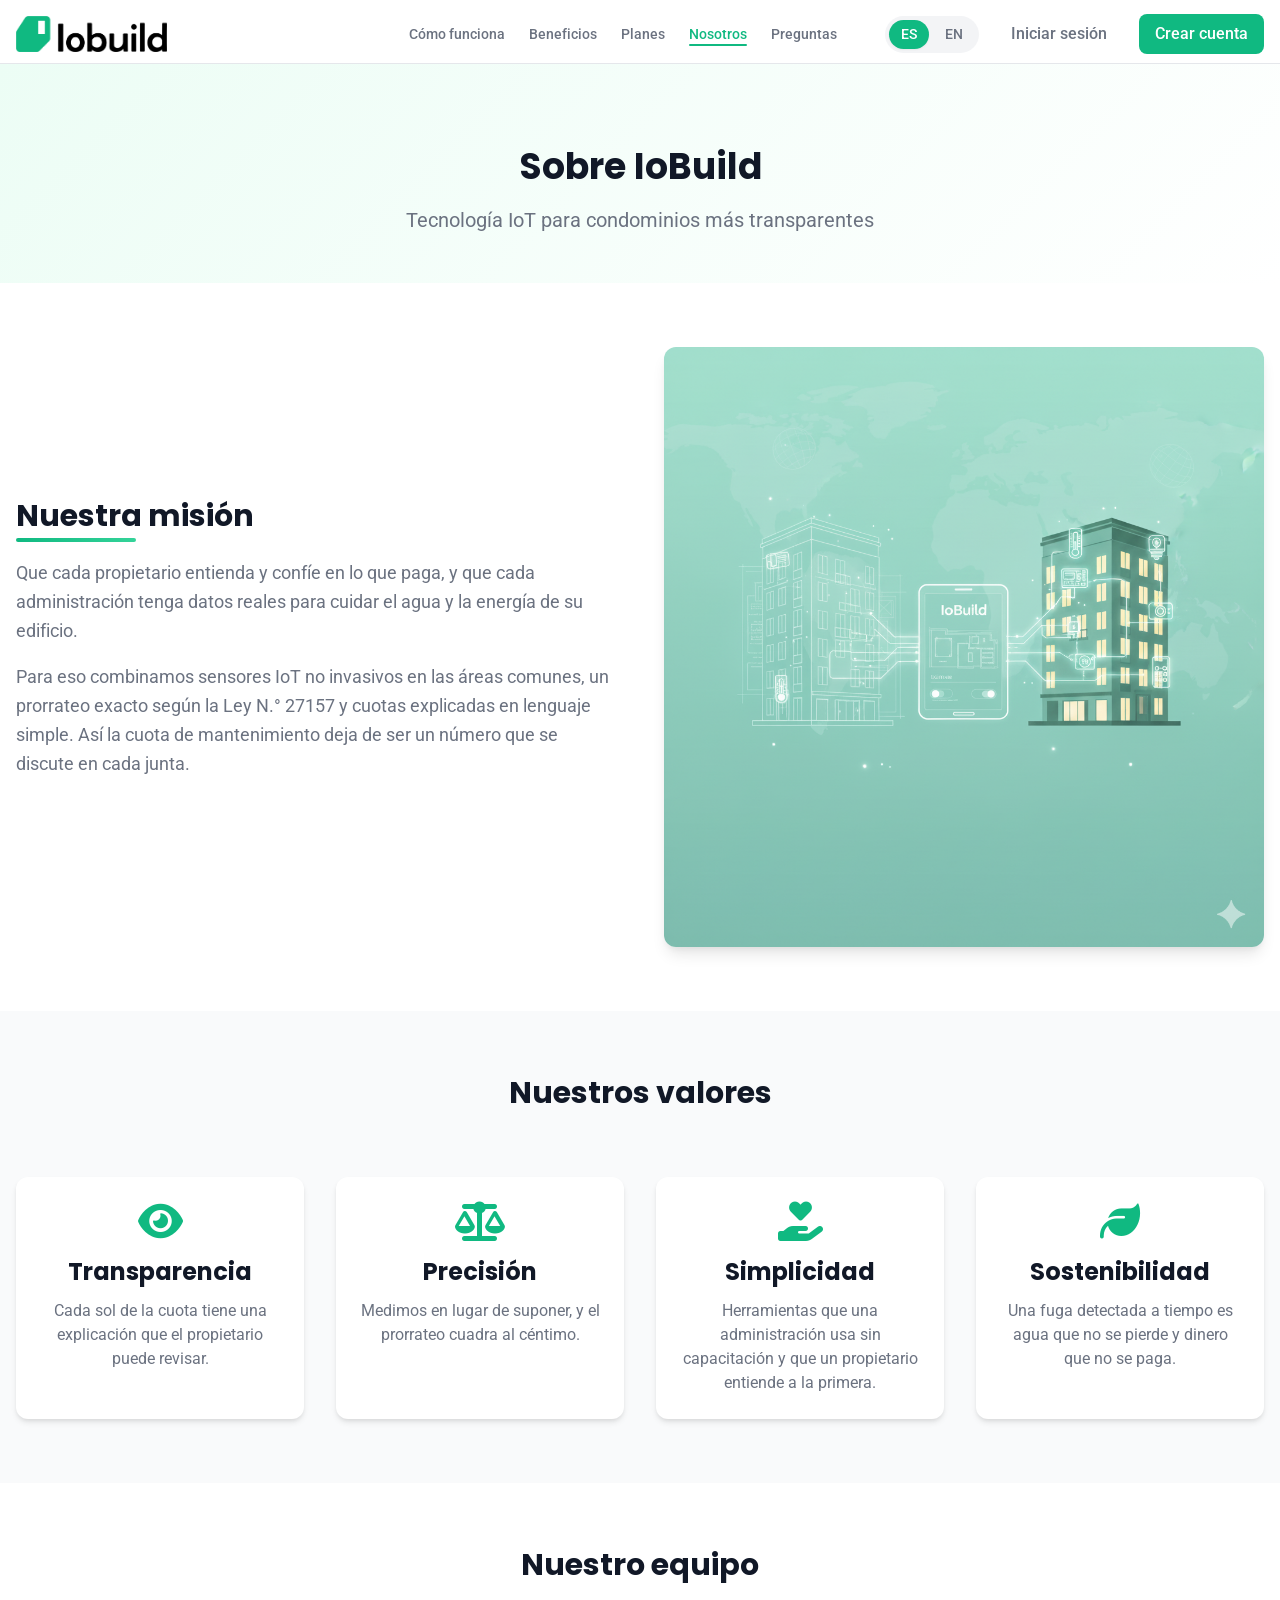
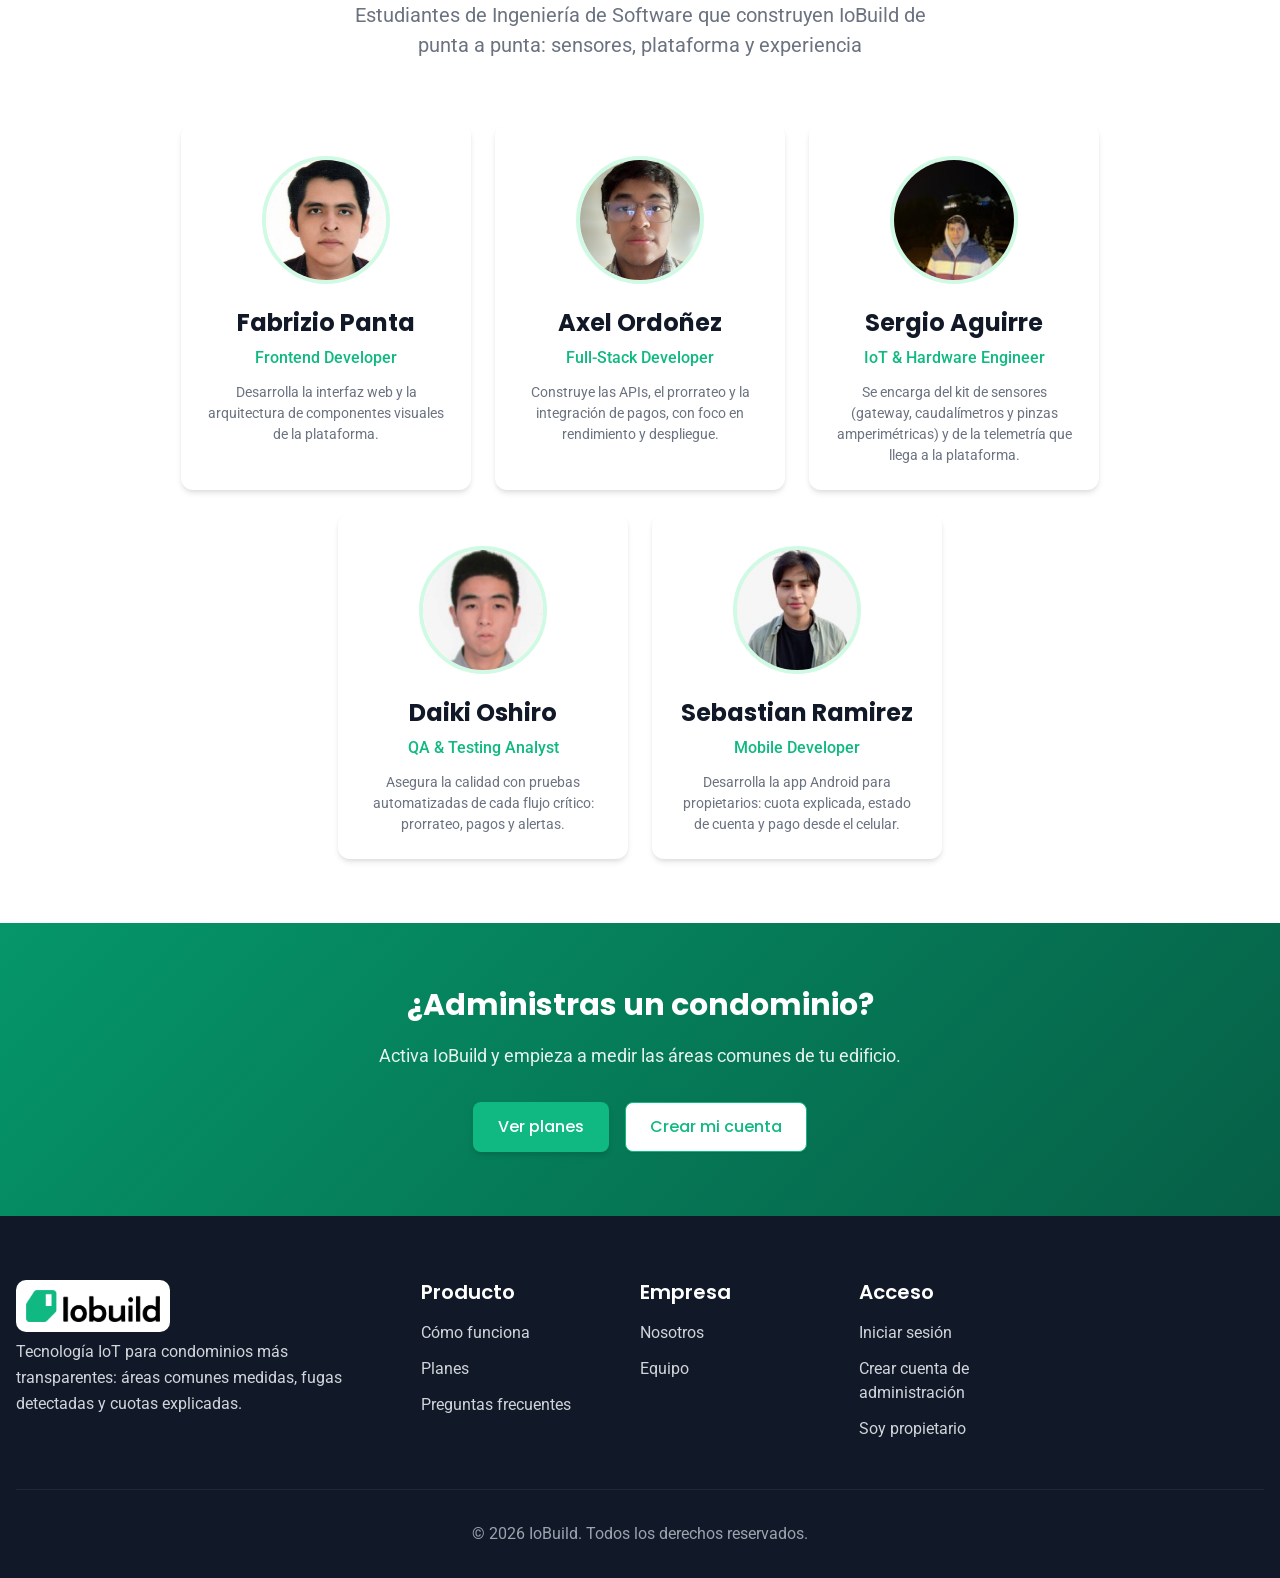
==== commit 849eea9e: "chore(about-us): remove Pedro, Anyelo and Janiel from the team - The team section now lists Fabrizio" ====
--- a/about-us.html
+++ b/about-us.html
@@ -125,30 +125,6 @@
                         </div>
                     </div>
                     <div class="team-card">
-                        <div class="team-card__avatar"><img src="assets/img/pedro.jpg" alt="Pedro Guia" loading="lazy"></div>
-                        <div class="team-card__content">
-                            <h3 class="team-card__name">Pedro Guia</h3>
-                            <p class="team-card__role" data-translate="member_pedro_role">Frontend Developer & UX</p>
-                            <p class="team-card__description" data-translate="member_pedro_desc">Diseña y desarrolla las pantallas que usan las administraciones y los propietarios día a día.</p>
-                        </div>
-                    </div>
-                    <div class="team-card">
-                        <div class="team-card__avatar"><img src="assets/img/anyelo.jpg" alt="Anyelo Alejo" loading="lazy"></div>
-                        <div class="team-card__content">
-                            <h3 class="team-card__name">Anyelo Alejo</h3>
-                            <p class="team-card__role" data-translate="member_anyelo_role">UX/UI Designer & Frontend</p>
-                            <p class="team-card__description" data-translate="member_anyelo_desc">Diseña la experiencia de usuario, desde el panel de la administración hasta la cuota explicada.</p>
-                        </div>
-                    </div>
-                    <div class="team-card">
-                        <div class="team-card__avatar"><img src="assets/img/janiel.jpg" alt="Janiel Escalante" loading="lazy"></div>
-                        <div class="team-card__content">
-                            <h3 class="team-card__name">Janiel Escalante</h3>
-                            <p class="team-card__role" data-translate="member_janiel_role">Full Stack & AI Specialist</p>
-                            <p class="team-card__description" data-translate="member_janiel_desc">Integra la inteligencia artificial que explica las cuotas y cuida los despliegues en la nube.</p>
-                        </div>
-                    </div>
-                    <div class="team-card">
                         <div class="team-card__avatar"><img src="assets/img/sergio.jpg" alt="Sergio Aguirre" loading="lazy"></div>
                         <div class="team-card__content">
                             <h3 class="team-card__name">Sergio Aguirre</h3>
--- a/styles/styles.css
+++ b/styles/styles.css
@@ -1700,9 +1700,16 @@
 .pricing-term i { color: var(--color-primary); margin-top: 0.2rem; width: 1.25rem; text-align: center; }
 @media (max-width: 768px) { .pricing-terms { grid-template-columns: 1fr; } }
 
-/* Equipo: avatares circulares parejos para fotos de distinto tamaño */
-.team-grid--avatars { grid-template-columns: repeat(4, 1fr); gap: var(--spacing-6); }
-.team-grid--avatars .team-card { text-align: center; padding-top: var(--spacing-8); }
+/* Equipo: avatares circulares parejos y tarjetas centradas para cualquier cantidad de integrantes */
+.team-grid.team-grid--avatars {
+    display: flex;
+    flex-wrap: wrap;
+    justify-content: center;
+    gap: var(--spacing-6);
+    max-width: 960px;      /* hasta 3 tarjetas por fila: 5 integrantes quedan 3 + 2 */
+    margin: 0 auto;
+}
+.team-grid--avatars .team-card { flex: 0 1 290px; text-align: center; padding-top: var(--spacing-8); }
 .team-card__avatar {
     width: 128px;
     height: 128px;
@@ -1714,6 +1721,4 @@
 }
 .team-card__avatar img { width: 100%; height: 100%; object-fit: cover; display: block; }
 .team-grid--avatars .team-card__description { font-size: var(--font-size-sm); }
-@media (max-width: 1100px) { .team-grid--avatars { grid-template-columns: repeat(3, 1fr); } }
-@media (max-width: 860px) { .team-grid--avatars { grid-template-columns: repeat(2, 1fr); } }
-@media (max-width: 520px) { .team-grid--avatars { grid-template-columns: 1fr; } }
+@media (max-width: 600px) { .team-grid--avatars .team-card { flex-basis: 100%; } }
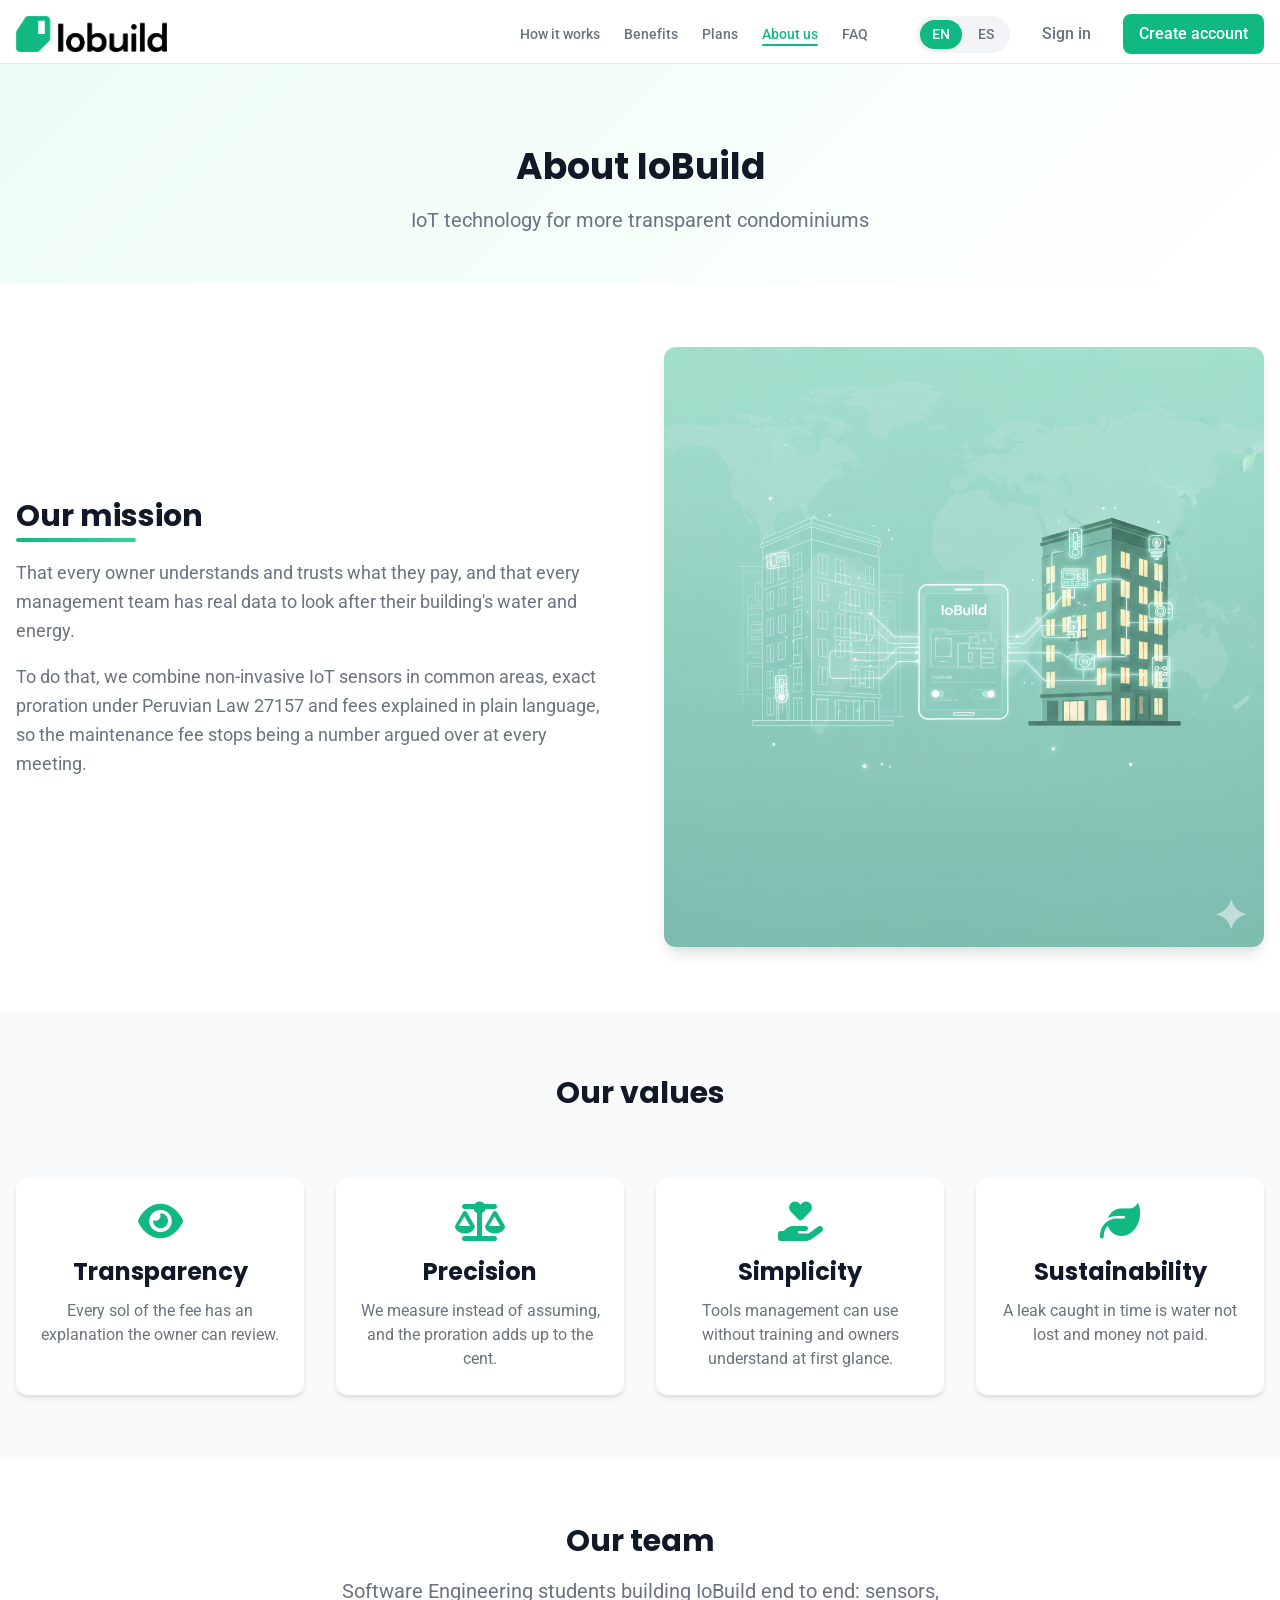
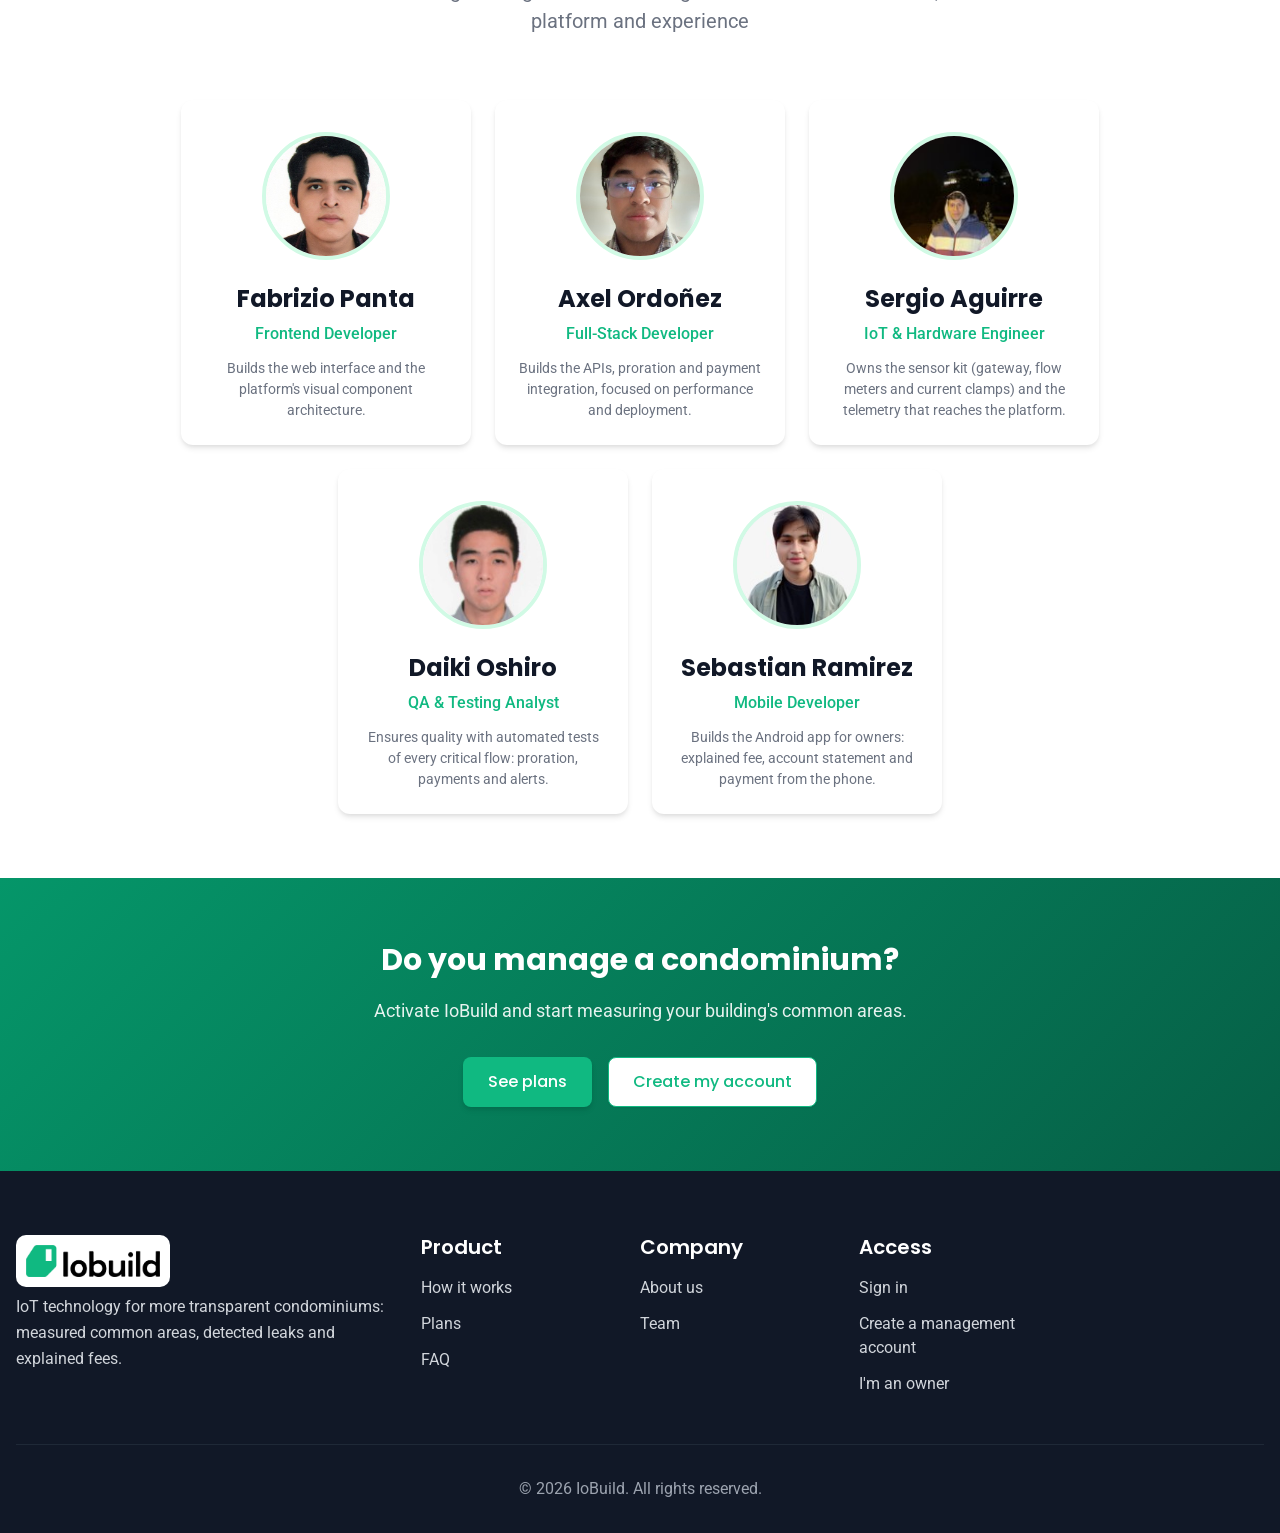
==== commit 4b604ff0: "feat: design pass and English as the default language - English by default: static HTML text, html l" ====
--- a/about-us.html
+++ b/about-us.html
@@ -1,10 +1,10 @@
 <!DOCTYPE html>
-<html lang="es">
+<html lang="en">
 <head>
     <meta charset="UTF-8">
     <meta name="viewport" content="width=device-width, initial-scale=1.0">
-    <title data-translate="title">Nosotros - IoBuild</title>
-    <meta name="description" data-translate="meta_description" content="Conoce al equipo de IoBuild y nuestra misión: condominios más transparentes con áreas comunes medidas, fugas detectadas y cuotas que cada propietario entiende.">
+    <title data-translate="title">About us - IoBuild</title>
+    <meta name="description" data-translate="meta_description" content="Meet the IoBuild team and our mission: more transparent condominiums with measured common areas, detected leaks and fees every owner understands.">
     <link rel="icon" type="image/png" href="assets/img/favicon.png">
     <link rel="preconnect" href="https://fonts.googleapis.com">
     <link rel="preconnect" href="https://fonts.gstatic.com" crossorigin>
@@ -18,26 +18,26 @@
         <div class="container">
             <div class="header__content">
                 <div class="header__logo">
-                    <a href="index.html" class="header__logo-link" aria-label="Ir al inicio" data-translate="go_home">
+                    <a href="index.html" class="header__logo-link" aria-label="Go to home page" data-translate="go_home">
                         <img src="assets/img/logo.png" alt="IoBuild" class="logo__image">
                     </a>
                 </div>
-                <nav class="main-nav" aria-label="Navegación principal">
+                <nav class="main-nav" aria-label="Main navigation">
                     <ul class="nav__list">
-                        <li class="nav__item"><a href="index.html#how" class="nav__link" data-translate="nav_how">Cómo funciona</a></li>
-                        <li class="nav__item"><a href="index.html#benefits" class="nav__link" data-translate="nav_benefits">Beneficios</a></li>
-                        <li class="nav__item"><a href="index.html#pricing" class="nav__link" data-translate="nav_pricing">Planes</a></li>
-                        <li class="nav__item"><a href="about-us.html" class="nav__link nav__link--active" data-translate="nav_about">Nosotros</a></li>
-                        <li class="nav__item"><a href="faq.html" class="nav__link" data-translate="nav_faq">Preguntas</a></li>
+                        <li class="nav__item"><a href="index.html#how" class="nav__link" data-translate="nav_how">How it works</a></li>
+                        <li class="nav__item"><a href="index.html#benefits" class="nav__link" data-translate="nav_benefits">Benefits</a></li>
+                        <li class="nav__item"><a href="index.html#pricing" class="nav__link" data-translate="nav_pricing">Plans</a></li>
+                        <li class="nav__item"><a href="about-us.html" class="nav__link nav__link--active" data-translate="nav_about">About us</a></li>
+                        <li class="nav__item"><a href="faq.html" class="nav__link" data-translate="nav_faq">FAQ</a></li>
                     </ul>
                     <div class="language-switcher">
-                        <button class="lang-btn" data-lang="es" aria-pressed="true">ES</button>
-                        <button class="lang-btn" data-lang="en" aria-pressed="false">EN</button>
-                    </div>
-                    <a href="https://iobuild.me/iam/login" class="nav__login" data-translate="login" target="_blank" rel="noopener noreferrer">Iniciar sesión</a>
-                    <a href="https://iobuild.me/iam/register-administrator" class="cta-primary" data-translate="start_now" target="_blank" rel="noopener noreferrer">Crear cuenta</a>
+                        <button class="lang-btn" data-lang="en" aria-pressed="true">EN</button>
+                        <button class="lang-btn" data-lang="es" aria-pressed="false">ES</button>
+                    </div>
+                    <a href="https://iobuild.me/iam/login" class="nav__login" data-translate="login" target="_blank" rel="noopener noreferrer">Sign in</a>
+                    <a href="https://iobuild.me/iam/register-administrator" class="cta-primary" data-translate="start_now" target="_blank" rel="noopener noreferrer">Create account</a>
                 </nav>
-                <button class="mobile-menu-toggle" aria-label="Abrir menú de navegación" data-translate="mobile_menu_toggle">
+                <button class="mobile-menu-toggle" aria-label="Open navigation menu" data-translate="mobile_menu_toggle">
                     <span class="hamburger__line"></span>
                     <span class="hamburger__line"></span>
                     <span class="hamburger__line"></span>
@@ -50,8 +50,8 @@
         <section class="page-header">
             <div class="container">
                 <div class="page-header__content">
-                    <h1 class="page-header__title" data-translate="about_title">Sobre IoBuild</h1>
-                    <p class="page-header__subtitle" data-translate="about_subtitle">Tecnología IoT para condominios más transparentes</p>
+                    <h1 class="page-header__title" data-translate="about_title">About IoBuild</h1>
+                    <p class="page-header__subtitle" data-translate="about_subtitle">IoT technology for more transparent condominiums</p>
                 </div>
             </div>
         </section>
@@ -60,12 +60,12 @@
             <div class="container">
                 <div class="mission__content">
                     <div class="mission__text">
-                        <h2 class="mission__title" data-translate="mission_title">Nuestra misión</h2>
-                        <p data-translate="mission_p1">Que cada propietario entienda y confíe en lo que paga, y que cada administración tenga datos reales para cuidar el agua y la energía de su edificio.</p>
-                        <p data-translate="mission_p2">Para eso combinamos sensores IoT no invasivos en las áreas comunes, un prorrateo exacto según la Ley N.° 27157 y cuotas explicadas en lenguaje simple. Así la cuota de mantenimiento deja de ser un número que se discute en cada junta.</p>
+                        <h2 class="mission__title" data-translate="mission_title">Our mission</h2>
+                        <p data-translate="mission_p1">That every owner understands and trusts what they pay, and that every management team has real data to look after their building's water and energy.</p>
+                        <p data-translate="mission_p2">To do that, we combine non-invasive IoT sensors in common areas, exact proration under Peruvian Law 27157 and fees explained in plain language, so the maintenance fee stops being a number argued over at every meeting.</p>
                     </div>
                     <div class="mission__visual">
-                        <img src="assets/img/mission-image.png" alt="Edificio conectado a la plataforma IoBuild" data-translate="mission_image_alt" class="mission__image" loading="lazy">
+                        <img src="assets/img/mission-image.png" alt="Building connected to the IoBuild platform" data-translate="mission_image_alt" class="mission__image" loading="lazy">
                     </div>
                 </div>
             </div>
@@ -74,28 +74,28 @@
         <section class="values-section">
             <div class="container">
                 <div class="section__header">
-                    <h2 class="section__title" data-translate="values_title">Nuestros valores</h2>
+                    <h2 class="section__title" data-translate="values_title">Our values</h2>
                 </div>
                 <div class="values-grid">
                     <div class="value-card">
                         <div class="value-card__icon"><i class="fa-solid fa-eye" aria-hidden="true"></i></div>
-                        <h3 class="value-card__title" data-translate="value_1_title">Transparencia</h3>
-                        <p class="value-card__description" data-translate="value_1_desc">Cada sol de la cuota tiene una explicación que el propietario puede revisar.</p>
+                        <h3 class="value-card__title" data-translate="value_1_title">Transparency</h3>
+                        <p class="value-card__description" data-translate="value_1_desc">Every sol of the fee has an explanation the owner can review.</p>
                     </div>
                     <div class="value-card">
                         <div class="value-card__icon"><i class="fa-solid fa-scale-balanced" aria-hidden="true"></i></div>
-                        <h3 class="value-card__title" data-translate="value_2_title">Precisión</h3>
-                        <p class="value-card__description" data-translate="value_2_desc">Medimos en lugar de suponer, y el prorrateo cuadra al céntimo.</p>
+                        <h3 class="value-card__title" data-translate="value_2_title">Precision</h3>
+                        <p class="value-card__description" data-translate="value_2_desc">We measure instead of assuming, and the proration adds up to the cent.</p>
                     </div>
                     <div class="value-card">
                         <div class="value-card__icon"><i class="fa-solid fa-hand-holding-heart" aria-hidden="true"></i></div>
-                        <h3 class="value-card__title" data-translate="value_3_title">Simplicidad</h3>
-                        <p class="value-card__description" data-translate="value_3_desc">Herramientas que una administración usa sin capacitación y que un propietario entiende a la primera.</p>
+                        <h3 class="value-card__title" data-translate="value_3_title">Simplicity</h3>
+                        <p class="value-card__description" data-translate="value_3_desc">Tools management can use without training and owners understand at first glance.</p>
                     </div>
                     <div class="value-card">
                         <div class="value-card__icon"><i class="fa-solid fa-leaf" aria-hidden="true"></i></div>
-                        <h3 class="value-card__title" data-translate="value_4_title">Sostenibilidad</h3>
-                        <p class="value-card__description" data-translate="value_4_desc">Una fuga detectada a tiempo es agua que no se pierde y dinero que no se paga.</p>
+                        <h3 class="value-card__title" data-translate="value_4_title">Sustainability</h3>
+                        <p class="value-card__description" data-translate="value_4_desc">A leak caught in time is water not lost and money not paid.</p>
                     </div>
                 </div>
             </div>
@@ -104,8 +104,8 @@
         <section class="team-section" id="team">
             <div class="container">
                 <div class="section__header">
-                    <h2 class="section__title" data-translate="team_title">Nuestro equipo</h2>
-                    <p class="section__subtitle" data-translate="team_subtitle">Estudiantes de Ingeniería de Software que construyen IoBuild de punta a punta: sensores, plataforma y experiencia</p>
+                    <h2 class="section__title" data-translate="team_title">Our team</h2>
+                    <p class="section__subtitle" data-translate="team_subtitle">Software Engineering students building IoBuild end to end: sensors, platform and experience</p>
                 </div>
                 <div class="team-grid team-grid--avatars">
                     <div class="team-card">
@@ -113,7 +113,7 @@
                         <div class="team-card__content">
                             <h3 class="team-card__name">Fabrizio Panta</h3>
                             <p class="team-card__role" data-translate="member_fabrizio_role">Frontend Developer</p>
-                            <p class="team-card__description" data-translate="member_fabrizio_desc">Desarrolla la interfaz web y la arquitectura de componentes visuales de la plataforma.</p>
+                            <p class="team-card__description" data-translate="member_fabrizio_desc">Builds the web interface and the platform's visual component architecture.</p>
                         </div>
                     </div>
                     <div class="team-card">
@@ -121,23 +121,23 @@
                         <div class="team-card__content">
                             <h3 class="team-card__name">Axel Ordoñez</h3>
                             <p class="team-card__role" data-translate="member_axel_role">Full-Stack Developer</p>
-                            <p class="team-card__description" data-translate="member_axel_desc">Construye las APIs, el prorrateo y la integración de pagos, con foco en rendimiento y despliegue.</p>
+                            <p class="team-card__description" data-translate="member_axel_desc">Builds the APIs, proration and payment integration, focused on performance and deployment.</p>
                         </div>
                     </div>
                     <div class="team-card">
                         <div class="team-card__avatar"><img src="assets/img/sergio.jpg" alt="Sergio Aguirre" loading="lazy"></div>
                         <div class="team-card__content">
                             <h3 class="team-card__name">Sergio Aguirre</h3>
-                            <p class="team-card__role" data-translate="member_sergio_role">IoT & Hardware Engineer</p>
-                            <p class="team-card__description" data-translate="member_sergio_desc">Se encarga del kit de sensores (gateway, caudalímetros y pinzas amperimétricas) y de la telemetría que llega a la plataforma.</p>
+                            <p class="team-card__role" data-translate="member_sergio_role">IoT &amp; Hardware Engineer</p>
+                            <p class="team-card__description" data-translate="member_sergio_desc">Owns the sensor kit (gateway, flow meters and current clamps) and the telemetry that reaches the platform.</p>
                         </div>
                     </div>
                     <div class="team-card">
                         <div class="team-card__avatar"><img src="assets/img/daiki.jpg" alt="Daiki Oshiro" loading="lazy"></div>
                         <div class="team-card__content">
                             <h3 class="team-card__name">Daiki Oshiro</h3>
-                            <p class="team-card__role" data-translate="member_daiki_role">QA & Testing Analyst</p>
-                            <p class="team-card__description" data-translate="member_daiki_desc">Asegura la calidad con pruebas automatizadas de cada flujo crítico: prorrateo, pagos y alertas.</p>
+                            <p class="team-card__role" data-translate="member_daiki_role">QA &amp; Testing Analyst</p>
+                            <p class="team-card__description" data-translate="member_daiki_desc">Ensures quality with automated tests of every critical flow: proration, payments and alerts.</p>
                         </div>
                     </div>
                     <div class="team-card">
@@ -145,7 +145,7 @@
                         <div class="team-card__content">
                             <h3 class="team-card__name">Sebastian Ramirez</h3>
                             <p class="team-card__role" data-translate="member_sebastian_role">Mobile Developer</p>
-                            <p class="team-card__description" data-translate="member_sebastian_desc">Desarrolla la app Android para propietarios: cuota explicada, estado de cuenta y pago desde el celular.</p>
+                            <p class="team-card__description" data-translate="member_sebastian_desc">Builds the Android app for owners: explained fee, account statement and payment from the phone.</p>
                         </div>
                     </div>
                 </div>
@@ -155,11 +155,11 @@
         <section class="contact-cta-section">
             <div class="container">
                 <div class="contact-cta__content">
-                    <h2 class="contact-cta__title" data-translate="about_cta_title">¿Administras un condominio?</h2>
-                    <p class="contact-cta__subtitle" data-translate="about_cta_subtitle">Activa IoBuild y empieza a medir las áreas comunes de tu edificio.</p>
+                    <h2 class="contact-cta__title" data-translate="about_cta_title">Do you manage a condominium?</h2>
+                    <p class="contact-cta__subtitle" data-translate="about_cta_subtitle">Activate IoBuild and start measuring your building's common areas.</p>
                     <div class="contact-cta__buttons">
-                        <a href="index.html#pricing" class="cta-button cta-button--primary" data-translate="about_cta_primary">Ver planes</a>
-                        <a href="https://iobuild.me/iam/register-administrator" class="cta-button cta-button--secondary" data-translate="about_cta_secondary" target="_blank" rel="noopener noreferrer">Crear mi cuenta</a>
+                        <a href="index.html#pricing" class="cta-button cta-button--primary" data-translate="about_cta_primary">See plans</a>
+                        <a href="https://iobuild.me/iam/register-administrator" class="cta-button cta-button--secondary" data-translate="about_cta_secondary" target="_blank" rel="noopener noreferrer">Create my account</a>
                     </div>
                 </div>
             </div>
@@ -171,34 +171,34 @@
             <div class="footer__content">
                 <div class="footer__section footer__section--brand">
                     <div class="footer__logo"><img src="assets/img/logo.png" alt="IoBuild" class="footer__logo-image"></div>
-                    <p class="footer__description" data-translate="footer_description">Tecnología IoT para condominios más transparentes: áreas comunes medidas, fugas detectadas y cuotas explicadas.</p>
+                    <p class="footer__description" data-translate="footer_description">IoT technology for more transparent condominiums: measured common areas, detected leaks and explained fees.</p>
                 </div>
                 <div class="footer__section">
-                    <h4 class="footer__section-title" data-translate="footer_product">Producto</h4>
+                    <h4 class="footer__section-title" data-translate="footer_product">Product</h4>
                     <ul class="footer__links">
-                        <li><a href="index.html#how" class="footer__link" data-translate="footer_how">Cómo funciona</a></li>
-                        <li><a href="index.html#pricing" class="footer__link" data-translate="footer_pricing">Planes</a></li>
-                        <li><a href="faq.html" class="footer__link" data-translate="footer_faq">Preguntas frecuentes</a></li>
+                        <li><a href="index.html#how" class="footer__link" data-translate="footer_how">How it works</a></li>
+                        <li><a href="index.html#pricing" class="footer__link" data-translate="footer_pricing">Plans</a></li>
+                        <li><a href="faq.html" class="footer__link" data-translate="footer_faq">FAQ</a></li>
                     </ul>
                 </div>
                 <div class="footer__section">
-                    <h4 class="footer__section-title" data-translate="footer_company">Empresa</h4>
+                    <h4 class="footer__section-title" data-translate="footer_company">Company</h4>
                     <ul class="footer__links">
-                        <li><a href="about-us.html" class="footer__link" data-translate="footer_about">Nosotros</a></li>
-                        <li><a href="about-us.html#team" class="footer__link" data-translate="footer_team">Equipo</a></li>
+                        <li><a href="about-us.html" class="footer__link" data-translate="footer_about">About us</a></li>
+                        <li><a href="about-us.html#team" class="footer__link" data-translate="footer_team">Team</a></li>
                     </ul>
                 </div>
                 <div class="footer__section">
-                    <h4 class="footer__section-title" data-translate="footer_access">Acceso</h4>
+                    <h4 class="footer__section-title" data-translate="footer_access">Access</h4>
                     <ul class="footer__links">
-                        <li><a href="https://iobuild.me/iam/login" class="footer__link" data-translate="footer_login" target="_blank" rel="noopener noreferrer">Iniciar sesión</a></li>
-                        <li><a href="https://iobuild.me/iam/register-administrator" class="footer__link" data-translate="footer_register_admin" target="_blank" rel="noopener noreferrer">Crear cuenta de administración</a></li>
-                        <li><a href="https://iobuild.me/iam/register-resident" class="footer__link" data-translate="footer_register_owner" target="_blank" rel="noopener noreferrer">Soy propietario</a></li>
+                        <li><a href="https://iobuild.me/iam/login" class="footer__link" data-translate="footer_login" target="_blank" rel="noopener noreferrer">Sign in</a></li>
+                        <li><a href="https://iobuild.me/iam/register-administrator" class="footer__link" data-translate="footer_register_admin" target="_blank" rel="noopener noreferrer">Create a management account</a></li>
+                        <li><a href="https://iobuild.me/iam/register-resident" class="footer__link" data-translate="footer_register_owner" target="_blank" rel="noopener noreferrer">I'm an owner</a></li>
                     </ul>
                 </div>
             </div>
             <div class="footer__bottom">
-                <p class="footer__copyright" data-translate="footer_copyright">© 2026 IoBuild. Todos los derechos reservados.</p>
+                <p class="footer__copyright" data-translate="footer_copyright">© 2026 IoBuild. All rights reserved.</p>
             </div>
         </div>
     </footer>
--- a/styles/styles.css
+++ b/styles/styles.css
@@ -1722,3 +1722,122 @@
 .team-card__avatar img { width: 100%; height: 100%; object-fit: cover; display: block; }
 .team-grid--avatars .team-card__description { font-size: var(--font-size-sm); }
 @media (max-width: 600px) { .team-grid--avatars .team-card { flex-basis: 100%; } }
+
+/* =====================================================================
+   Pasada de diseño (taste): bento de beneficios, mosaicos del propietario
+   y movimiento con propósito que respeta prefers-reduced-motion
+   ===================================================================== */
+
+/* Beneficios en bento: una tarjeta alta destacada, cuatro chicas y una ancha que cierra */
+.benefits-grid.benefits-grid--bento {
+    grid-template-columns: 1.35fr 1fr 1fr;
+    gap: var(--spacing-6);
+}
+.benefits-grid--bento .benefit-card { text-align: left; }
+.benefits-grid--bento .benefit-card__icon { justify-content: flex-start; margin-bottom: var(--spacing-4); }
+.benefits-grid--bento .benefit-card__icon i { font-size: 1.75rem; }
+.benefit-card--featured {
+    grid-row: span 2;
+    display: flex;
+    flex-direction: column;
+    justify-content: flex-end;
+    padding: var(--spacing-10);
+    background: linear-gradient(160deg, var(--color-primary-600) 0%, var(--color-primary-800) 100%);
+    box-shadow: 0 18px 40px -18px rgba(4, 120, 87, 0.55);
+}
+.benefit-card--featured .benefit-card__icon { color: var(--color-primary-200); margin-bottom: auto; }
+.benefit-card--featured .benefit-card__icon i { font-size: 2.75rem; }
+.benefit-card--featured .benefit-card__title { color: var(--color-text-inverse); font-size: var(--font-size-3xl); margin-top: var(--spacing-12); }
+.benefit-card--featured .benefit-card__description { color: rgba(255, 255, 255, 0.9); font-size: var(--font-size-lg); }
+.benefit-card__extra {
+    margin: var(--spacing-6) 0 0;
+    padding-top: var(--spacing-5);
+    border-top: 1px solid rgba(255, 255, 255, 0.22);
+    color: rgba(255, 255, 255, 0.82);
+    font-size: var(--font-size-sm);
+    line-height: var(--line-height-relaxed);
+}
+.benefit-card--wide {
+    grid-column: 1 / -1;
+    display: grid;
+    grid-template-columns: auto auto 1fr;
+    align-items: center;
+    gap: var(--spacing-3) var(--spacing-6);
+    background: var(--color-primary-50);
+    box-shadow: none;
+    border: 1px solid var(--color-primary-100);
+}
+.benefit-card--wide .benefit-card__icon,
+.benefit-card--wide .benefit-card__title { margin: 0; }
+.benefit-card--wide .benefit-card__title { white-space: nowrap; }
+@media (max-width: 960px) {
+    .benefits-grid.benefits-grid--bento { grid-template-columns: 1fr 1fr; }
+    .benefit-card--featured { grid-column: 1 / -1; grid-row: auto; }
+    .benefit-card--featured .benefit-card__title { margin-top: var(--spacing-6); }
+}
+@media (max-width: 600px) {
+    .benefits-grid.benefits-grid--bento { grid-template-columns: 1fr; }
+    .benefit-card--wide { grid-template-columns: 1fr; }
+    .benefit-card--wide .benefit-card__title { white-space: normal; }
+}
+
+/* Propietario: intro apilada y una fila de cuatro mosaicos (rompe el zigzag) */
+.feature-tiles { display: grid; gap: var(--spacing-8); }
+.feature-tiles__intro { max-width: 65ch; }
+.feature-tiles__grid {
+    list-style: none;
+    padding: 0;
+    margin: 0;
+    display: grid;
+    grid-template-columns: repeat(4, 1fr);
+    gap: var(--spacing-4);
+}
+.feature-tiles__grid li {
+    display: flex;
+    flex-direction: column;
+    gap: var(--spacing-3);
+    padding: var(--spacing-6);
+    background: var(--color-surface);
+    border: 1px solid var(--color-gray-200);
+    border-radius: var(--radius-xl);
+    color: var(--color-text-primary);
+    font-weight: var(--font-weight-medium);
+    line-height: var(--line-height-snug);
+}
+.feature-tiles__grid i {
+    width: 2.5rem;
+    height: 2.5rem;
+    display: inline-flex;
+    align-items: center;
+    justify-content: center;
+    border-radius: var(--radius-lg);
+    background: var(--color-primary-50);
+    color: var(--color-primary-700);
+}
+@media (max-width: 960px) { .feature-tiles__grid { grid-template-columns: 1fr 1fr; } }
+@media (max-width: 520px) { .feature-tiles__grid { grid-template-columns: 1fr; } }
+
+/* Respuesta táctil en botones */
+.cta-button:active, .cta-primary:active { transform: translateY(1px) scale(0.98); }
+
+/* Entrada del hero: texto primero y luego la cuota de ejemplo, para guiar la lectura */
+@media (prefers-reduced-motion: no-preference) {
+    @keyframes iob-rise {
+        from { opacity: 0; transform: translateY(16px); }
+        to { opacity: 1; transform: none; }
+    }
+    .hero__text > * { animation: iob-rise 0.7s cubic-bezier(0.16, 1, 0.3, 1) both; }
+    .hero__text > :nth-child(2) { animation-delay: 0.06s; }
+    .hero__text > :nth-child(3) { animation-delay: 0.12s; }
+    .hero__text > :nth-child(4) { animation-delay: 0.18s; }
+    .hero__visual .mock-card { animation: iob-rise 0.9s cubic-bezier(0.16, 1, 0.3, 1) 0.25s both; }
+}
+@media (prefers-reduced-motion: reduce) {
+    *, *::before, *::after { transition-duration: 0.01ms !important; animation-duration: 0.01ms !important; scroll-behavior: auto !important; }
+}
+
+/* Hero: titular en máximo dos líneas en escritorio */
+@media (min-width: 1025px) {
+    .hero__content { grid-template-columns: 1.2fr 1fr; }
+    .hero__title { font-size: clamp(2.5rem, 3.3vw, 3.25rem); letter-spacing: -0.02em; }
+}
